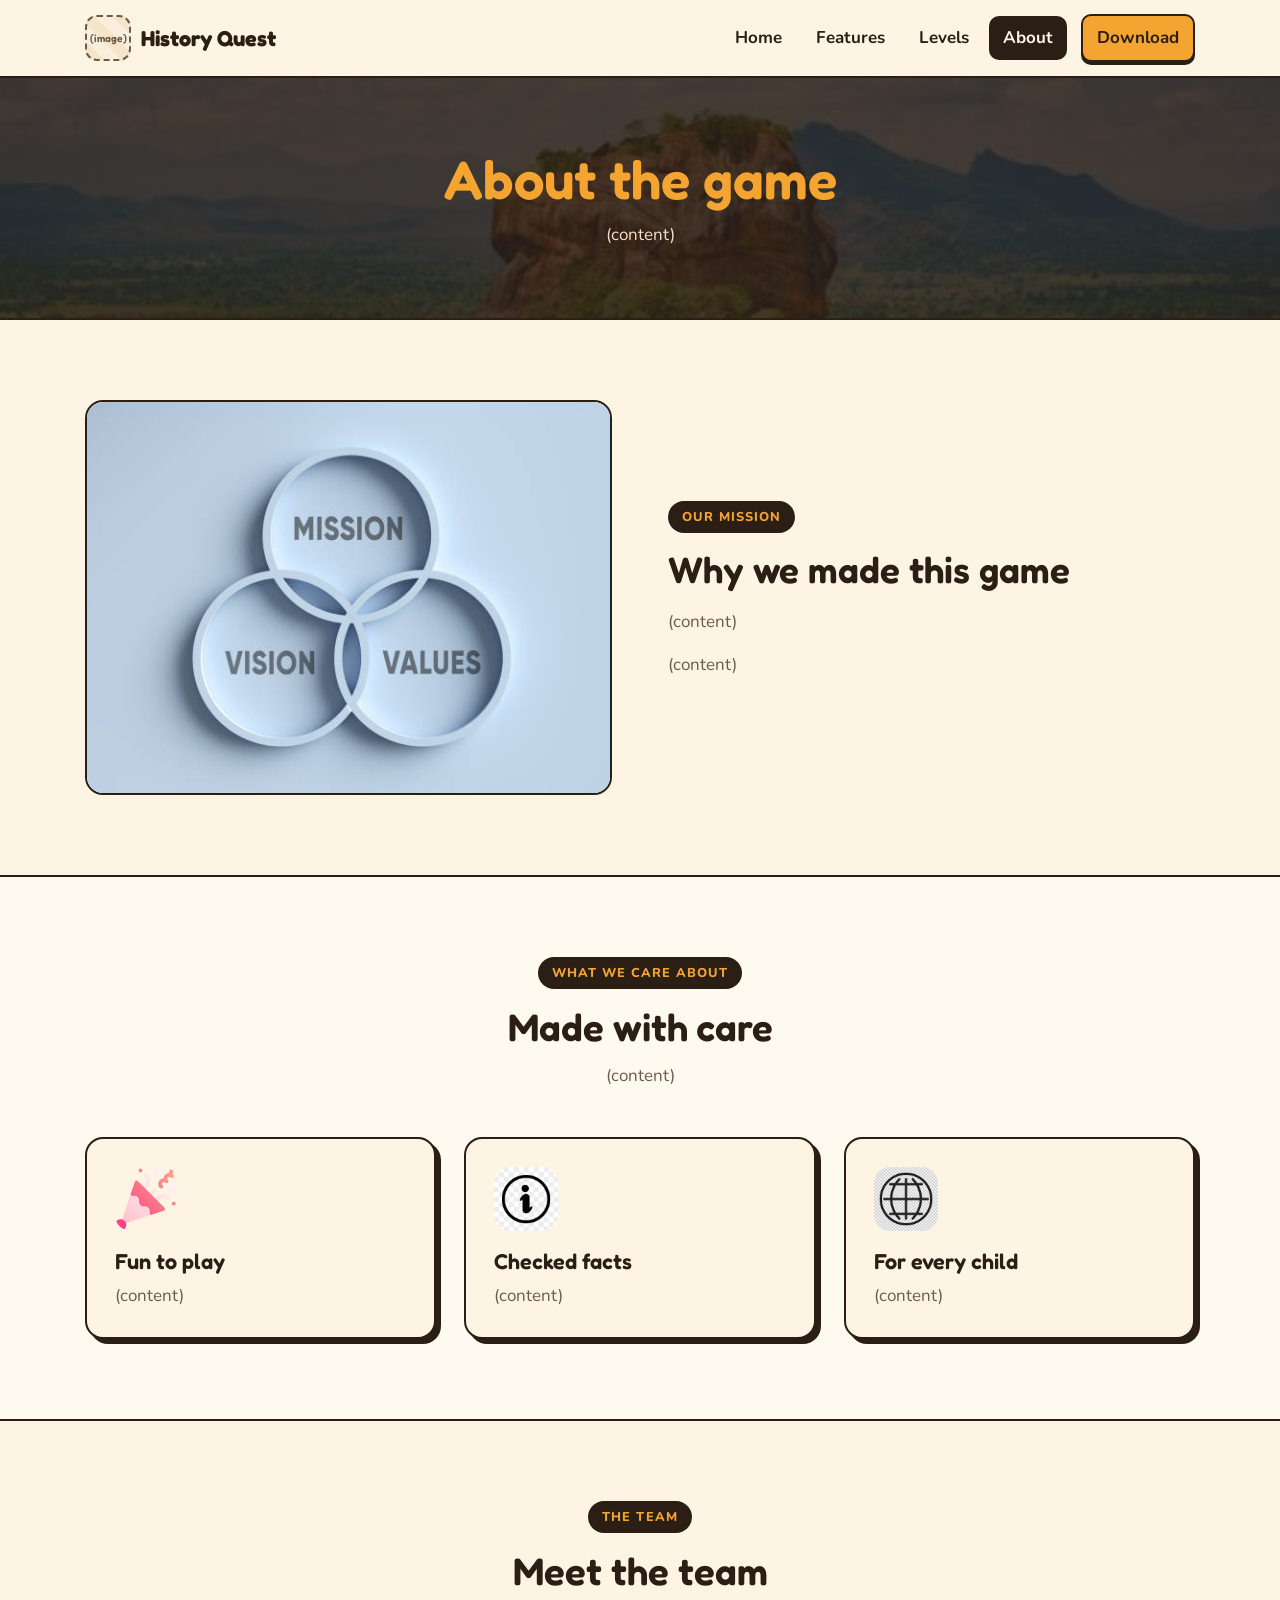
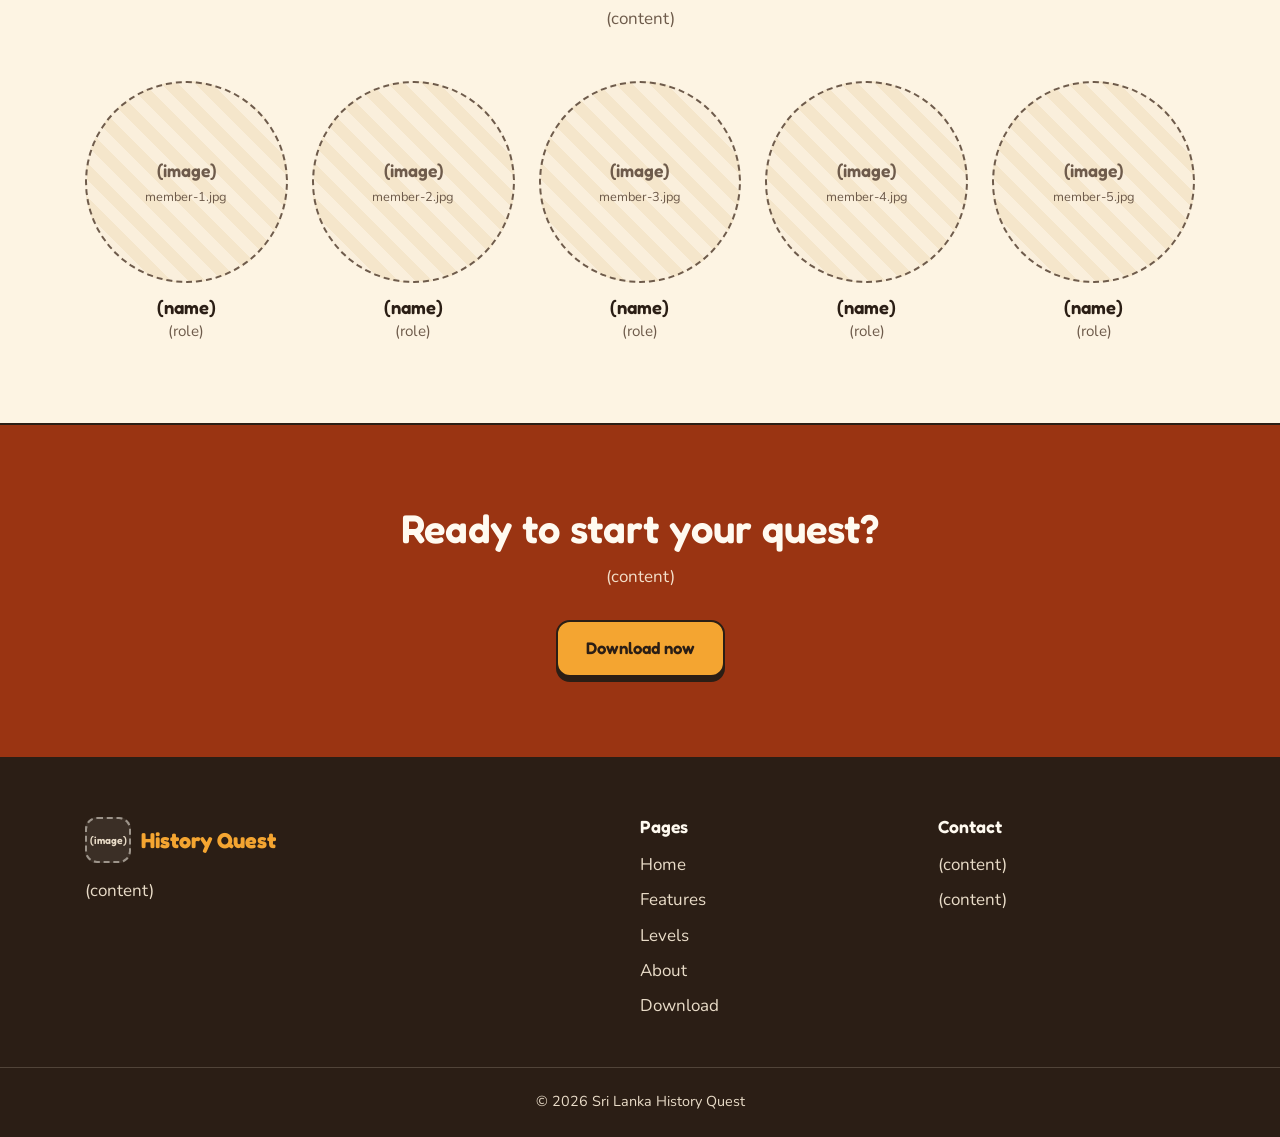
==== about.html @ 2900eced "about pagev2" ====
<!DOCTYPE html>
<html lang="en">
<head>
  <meta charset="UTF-8">
  <meta name="viewport" content="width=device-width, initial-scale=1.0">
  <title>About | Sri Lanka History Quest</title>
  <link rel="preconnect" href="https://fonts.googleapis.com">
  <link rel="preconnect" href="https://fonts.gstatic.com" crossorigin>
  <link href="https://fonts.googleapis.com/css2?family=Fredoka:wght@500;600;700&family=Nunito:wght@400;600;700;800&family=Noto+Sans+Sinhala:wght@600&family=Noto+Sans+Tamil:wght@600&display=swap" rel="stylesheet">
  <link rel="stylesheet" href="css/style.css">
</head>
<body>

  <header class="site-header">
    <div class="container nav-bar">
      <a href="index.html" class="logo">
        <span class="img-box small" data-label="logo.png">
          <img src="images/logo.png" alt="History Quest logo">
        </span>
        <span class="logo-text">History Quest</span>
      </a>

      <button class="menu-btn" id="menuBtn" aria-label="Open menu">
        <span></span>
        <span></span>
        <span></span>
      </button>

      <nav class="main-nav" id="mainNav">
        <ul>
          <li><a href="index.html">Home</a></li>
          <li><a href="features.html">Features</a></li>
          <li><a href="levels.html">Levels</a></li>
          <li><a href="about.html" class="active">About</a></li>
          <li><a href="download.html" class="nav-btn">Download</a></li>
        </ul>
      </nav>
    </div>
  </header>

  <main>
    <section class="page-hero">
      <div class="container">
        <h1>About the game</h1>
        <p>(content)</p>
      </div>
    </section>

    <section>
      <div class="container split">
        <div class="img-box" data-label="about-mission.jpg">
          <img src="images/about-mission.jpg" alt="Sri Lankan heritage">
        </div>
        <div>
          <span class="tag">Our mission</span>
          <h2>Why we made this game</h2>
          <p>(content)</p>
          <p>(content)</p>
        </div>
      </div>
    </section>

    <section class="alt">
      <div class="container">
        <div class="section-title">
          <span class="tag">What we care about</span>
          <h2>Made with care</h2>
          <p>(content)</p>
        </div>

        <div class="card-grid">
          <div class="card">
            <div class="img-box icon small no-frame" data-label="icon-fun.png">
              <img src="images/icon-fun.png" alt="Fun icon">
            </div>
            <h3>Fun to play</h3>
            <p>(content)</p>
          </div>

          <div class="card">
            <div class="img-box icon small no-frame" data-label="icon-facts.png">
              <img src="images/icon-facts.png" alt="Facts icon">
            </div>
            <h3>Checked facts</h3>
            <p>(content)</p>
          </div>

          <div class="card">
            <div class="img-box icon small no-frame" data-label="icon-languages.png">
              <img src="images/icon-languages.png" alt="Languages icon">
            </div>
            <h3>For every child</h3>
            <p>(content)</p>
          </div>
        </div>
      </div>
    </section>

    <section>
      <div class="container">
        <div class="section-title">
          <span class="tag">The team</span>
          <h2>Meet the team</h2>
          <p>(content)</p>
        </div>

        <div class="team-grid">
          <div class="member">
            <div class="img-box" data-label="member-1.jpg">
              <img src="images/member-1.jpg" alt="Team member 1">
            </div>
            <h3>(name)</h3>
            <p>(role)</p>
          </div>

          <div class="member">
            <div class="img-box" data-label="member-2.jpg">
              <img src="images/member-2.jpg" alt="Team member 2">
            </div>
            <h3>(name)</h3>
            <p>(role)</p>
          </div>

          <div class="member">
            <div class="img-box" data-label="member-3.jpg">
              <img src="images/member-3.jpg" alt="Team member 3">
            </div>
            <h3>(name)</h3>
            <p>(role)</p>
          </div>

          <div class="member">
            <div class="img-box" data-label="member-4.jpg">
              <img src="images/member-4.jpg" alt="Team member 4">
            </div>
            <h3>(name)</h3>
            <p>(role)</p>
          </div>

          <div class="member">
            <div class="img-box" data-label="member-5.jpg">
              <img src="images/member-5.jpg" alt="Team member 5">
            </div>
            <h3>(name)</h3>
            <p>(role)</p>
          </div>
        </div>
      </div>
    </section>

    <section class="cta">
      <div class="container">
        <h2>Ready to start your quest?</h2>
        <p>(content)</p>
        <a href="download.html" class="btn btn-main">Download now</a>
      </div>
    </section>
  </main>

  <footer class="site-footer">
    <div class="container footer-grid">
      <div class="footer-about">
        <a href="index.html" class="logo">
          <span class="img-box small" data-label="logo.png">
            <img src="images/logo.png" alt="History Quest logo">
          </span>
          <span class="logo-text">History Quest</span>
        </a>
        <p>(content)</p>
      </div>

      <div>
        <h4>Pages</h4>
        <ul>
          <li><a href="index.html">Home</a></li>
          <li><a href="features.html">Features</a></li>
          <li><a href="levels.html">Levels</a></li>
          <li><a href="about.html">About</a></li>
          <li><a href="download.html">Download</a></li>
        </ul>
      </div>

      <div>
        <h4>Contact</h4>
        <ul>
          <li>(content)</li>
          <li>(content)</li>
        </ul>
      </div>
    </div>

    <p class="copyright">&copy; 2026 Sri Lanka History Quest</p>
  </footer>

  <script src="js/script.js"></script>
</body>
</html>
---- css/style.css ----
:root {
  --sand: #fdf4e3;
  --cream: #fffaf0;
  --ink: #2b1e15;
  --muted: #6e5b4b;
  --line: #e6d5ba;
  --saffron: #f4a531;
  --maroon: #9a3412;
  --leaf: #2e7d5b;
  --radius: 18px;
  --shadow: 5px 5px 0 var(--ink);
}

* {
  box-sizing: border-box;
  margin: 0;
  padding: 0;
}

html {
  scroll-behavior: smooth;
}

body {
  font-family: "Nunito", Arial, sans-serif;
  font-size: 17px;
  line-height: 1.6;
  background: var(--sand);
  color: var(--ink);
}

h1,
h2,
h3,
h4 {
  font-family: "Fredoka", "Nunito", Arial, sans-serif;
  font-weight: 600;
  line-height: 1.15;
  text-wrap: balance;
}

img {
  max-width: 100%;
  display: block;
}

a {
  color: inherit;
}

ul {
  list-style: none;
}

a:focus-visible,
button:focus-visible,
summary:focus-visible {
  outline: 3px solid var(--saffron);
  outline-offset: 3px;
}

.container {
  width: 100%;
  max-width: 1150px;
  margin: 0 auto;
  padding-left: 20px;
  padding-right: 20px;
}

section {
  padding: 80px 0;
}

.alt {
  background: var(--cream);
  border-top: 2px solid var(--ink);
  border-bottom: 2px solid var(--ink);
}

.tag {
  display: inline-block;
  background: var(--ink);
  color: var(--saffron);
  font-weight: 800;
  font-size: 0.8rem;
  letter-spacing: 0.08em;
  text-transform: uppercase;
  padding: 6px 14px;
  border-radius: 999px;
  margin-bottom: 16px;
}

.section-title {
  text-align: center;
  max-width: 640px;
  margin: 0 auto 48px;
}

.section-title h2 {
  font-size: 2.4rem;
  margin-bottom: 12px;
}

.section-title p {
  color: var(--muted);
}

.btn {
  display: inline-block;
  font-family: "Fredoka", "Nunito", Arial, sans-serif;
  font-size: 1.05rem;
  font-weight: 600;
  text-decoration: none;
  padding: 13px 28px;
  border: 2px solid var(--ink);
  border-radius: 14px;
  box-shadow: 0 5px 0 var(--ink);
  transition: transform 0.15s, box-shadow 0.15s;
}

.btn:hover {
  transform: translateY(2px);
  box-shadow: 0 3px 0 var(--ink);
}

.btn:active {
  transform: translateY(5px);
  box-shadow: 0 0 0 var(--ink);
}

.btn-main {
  background: var(--saffron);
  color: var(--ink);
}

.btn-light {
  background: var(--cream);
  color: var(--ink);
}

.text-link {
  display: inline-block;
  font-weight: 800;
  color: var(--maroon);
  text-decoration: none;
  border-bottom: 3px solid var(--saffron);
}

.text-link:hover {
  color: var(--ink);
}

.center-btn {
  text-align: center;
  margin-top: 48px;
}

.img-box {
  position: relative;
  overflow: hidden;
  display: flex;
  flex-direction: column;
  align-items: center;
  justify-content: center;
  text-align: center;
  color: var(--muted);
  background: repeating-linear-gradient(45deg, #f5e6cb 0 12px, #faefdc 12px 24px);
  border: 2px dashed var(--muted);
  border-radius: var(--radius);
}

.img-box::before {
  content: "(image)";
  font-family: "Fredoka", "Nunito", Arial, sans-serif;
  font-weight: 600;
  font-size: 1.1rem;
}

.img-box::after {
  content: attr(data-label);
  font-size: 0.8rem;
  margin-top: 2px;
  padding: 0 8px;
}

.img-box img {
  position: absolute;
  inset: 0;
  width: 100%;
  height: 100%;
  object-fit: cover;
  z-index: 1;
}

.img-box.has-image {
  background: var(--cream);
  border-style: solid;
  border-color: var(--ink);
}

.img-box.has-image::before,
.img-box.has-image::after {
  display: none;
}

.img-box.no-frame img {
  object-fit: contain;
}

.img-box.no-frame.has-image {
  background: none;
  border: none;
}

.img-box.small::before {
  font-size: 0.65rem;
}

.img-box.small::after {
  display: none;
}

.site-header {
  position: sticky;
  top: 0;
  z-index: 100;
  background: var(--sand);
  border-bottom: 2px solid var(--ink);
}

.nav-bar {
  display: flex;
  align-items: center;
  justify-content: space-between;
  height: 76px;
}

.logo {
  display: flex;
  align-items: center;
  gap: 10px;
  text-decoration: none;
}

.logo .img-box {
  width: 46px;
  height: 46px;
  border-radius: 12px;
  flex-shrink: 0;
}

.logo-text {
  font-family: "Fredoka", "Nunito", Arial, sans-serif;
  font-weight: 700;
  font-size: 1.35rem;
}

.main-nav ul {
  display: flex;
  align-items: center;
  gap: 6px;
}

.main-nav a {
  display: block;
  font-weight: 700;
  text-decoration: none;
  padding: 8px 14px;
  border-radius: 10px;
}

.main-nav a:hover {
  background: var(--cream);
}

.main-nav a.active {
  background: var(--ink);
  color: var(--sand);
}

.main-nav a.nav-btn {
  background: var(--saffron);
  color: var(--ink);
  border: 2px solid var(--ink);
  box-shadow: 0 3px 0 var(--ink);
  margin-left: 8px;
}

.main-nav a.nav-btn.active {
  background: var(--ink);
  color: var(--saffron);
}

.menu-btn {
  display: none;
  flex-direction: column;
  justify-content: center;
  align-items: center;
  gap: 5px;
  width: 46px;
  height: 42px;
  background: none;
  border: 2px solid var(--ink);
  border-radius: 10px;
  cursor: pointer;
}

.menu-btn span {
  display: block;
  width: 22px;
  height: 3px;
  background: var(--ink);
  border-radius: 2px;
}

.hero {
  background: linear-gradient(90deg, rgba(43, 30, 21, 0.9) 0%, rgba(43, 30, 21, 0.6) 55%, rgba(43, 30, 21, 0.3) 100%), url("../images/background.jpg") center / cover no-repeat;
  background-color: var(--maroon);
  color: var(--cream);
  padding: 90px 0 130px;
  border-bottom: 2px solid var(--ink);
}

.hero-grid {
  display: grid;
  grid-template-columns: 1.1fr 0.9fr;
  gap: 48px;
  align-items: center;
}

.hero .tag {
  background: var(--saffron);
  color: var(--ink);
}

.hero h1 {
  font-size: clamp(2.6rem, 6vw, 4.4rem);
  margin-bottom: 18px;
}

.hero h1 span {
  display: block;
  color: var(--saffron);
}

.hero .lead {
  font-size: 1.2rem;
  max-width: 520px;
  margin-bottom: 30px;
  color: #f6e9d4;
}

.hero-btns {
  display: flex;
  flex-wrap: wrap;
  gap: 16px;
  margin-bottom: 30px;
}

.lang-list {
  display: flex;
  flex-wrap: wrap;
  gap: 10px;
}

.lang-list li {
  border: 2px solid var(--cream);
  border-radius: 999px;
  padding: 4px 16px;
  font-weight: 700;
  font-size: 0.95rem;
}

[lang="si"] {
  font-family: "Noto Sans Sinhala", "Nunito", Arial, sans-serif;
}

[lang="ta"] {
  font-family: "Noto Sans Tamil", "Nunito", Arial, sans-serif;
}

.hero .img-box {
  aspect-ratio: 1 / 1;
  width: 100%;
  background: rgba(255, 250, 240, 0.1);
  border-color: rgba(255, 250, 240, 0.6);
  color: var(--cream);
}

.stats {
  padding: 0;
  margin-top: -46px;
  position: relative;
  z-index: 2;
}

.stats-grid {
  display: grid;
  grid-template-columns: repeat(4, 1fr);
  background: var(--cream);
  border: 2px solid var(--ink);
  border-radius: var(--radius);
  box-shadow: var(--shadow);
}

.stat {
  text-align: center;
  padding: 24px 16px;
  border-right: 2px dashed var(--line);
}

.stat:last-child {
  border-right: none;
}

.stat strong {
  display: block;
  font-family: "Fredoka", "Nunito", Arial, sans-serif;
  font-size: 1.9rem;
  color: var(--maroon);
}

.stat span {
  color: var(--muted);
  font-weight: 700;
}

.split {
  display: grid;
  grid-template-columns: 1fr 1fr;
  gap: 56px;
  align-items: center;
}

.split .img-box {
  aspect-ratio: 4 / 3;
}

.split h2 {
  font-size: 2.3rem;
  margin-bottom: 16px;
}

.split p {
  color: var(--muted);
  margin-bottom: 16px;
}

.card-grid {
  display: grid;
  grid-template-columns: repeat(3, 1fr);
  gap: 28px;
}

.card {
  background: var(--cream);
  border: 2px solid var(--ink);
  border-radius: var(--radius);
  box-shadow: var(--shadow);
  padding: 28px;
  transition: transform 0.2s, box-shadow 0.2s;
}

.alt .card {
  background: var(--sand);
}

.card:hover {
  transform: translate(-3px, -3px);
  box-shadow: 8px 8px 0 var(--ink);
}

.card .icon {
  width: 64px;
  height: 64px;
  border-radius: 16px;
  margin-bottom: 18px;
}

.card h3 {
  font-size: 1.35rem;
  margin-bottom: 8px;
}

.card p {
  color: var(--muted);
}

.level-card {
  display: flex;
  flex-direction: column;
  overflow: hidden;
  background: var(--cream);
  border: 2px solid var(--ink);
  border-radius: var(--radius);
  box-shadow: var(--shadow);
}

.level-card .img-box,
.level-card .img-box.has-image {
  aspect-ratio: 16 / 10;
  border: none;
  border-bottom: 2px solid var(--ink);
  border-radius: 0;
}

.level-body {
  display: flex;
  flex-direction: column;
  gap: 10px;
  flex: 1;
  padding: 24px;
}

.level-body h3 {
  font-size: 1.4rem;
}

.level-body p {
  color: var(--muted);
}

.level-body .text-link {
  margin-top: auto;
  align-self: flex-start;
}

.level-num {
  align-self: flex-start;
  display: inline-block;
  background: var(--leaf);
  color: var(--cream);
  font-weight: 800;
  font-size: 0.8rem;
  letter-spacing: 0.08em;
  text-transform: uppercase;
  padding: 4px 12px;
  border-radius: 999px;
}

.phone-row {
  display: flex;
  justify-content: center;
  flex-wrap: wrap;
  gap: 36px;
}

.phone {
  width: 230px;
  max-width: 100%;
  background: var(--ink);
  border-radius: 34px;
  padding: 12px;
  box-shadow: 8px 8px 0 var(--saffron);
}

.phone:nth-child(2) {
  transform: translateY(-20px);
}

.phone .img-box {
  aspect-ratio: 9 / 19;
  border-radius: 24px;
}

.cta {
  background: var(--maroon);
  color: var(--cream);
  text-align: center;
  border-top: 2px solid var(--ink);
}

.cta h2 {
  font-size: 2.5rem;
  margin-bottom: 12px;
}

.cta p {
  max-width: 560px;
  margin: 0 auto 30px;
  color: #f3dfc9;
}

.page-hero {
  background: linear-gradient(rgba(43, 30, 21, 0.85), rgba(43, 30, 21, 0.85)), url("../images/background.jpg") center / cover no-repeat;
  background-color: var(--ink);
  color: var(--cream);
  text-align: center;
  padding: 70px 0;
  border-bottom: 2px solid var(--ink);
}

.page-hero h1 {
  font-size: clamp(2.4rem, 5vw, 3.4rem);
  color: var(--saffron);
  margin-bottom: 10px;
}

.page-hero p {
  max-width: 600px;
  margin: 0 auto;
  color: #f3dfc9;
}

.steps {
  display: grid;
  grid-template-columns: repeat(4, 1fr);
  gap: 24px;
}

.step {
  background: var(--sand);
  border: 2px solid var(--ink);
  border-radius: var(--radius);
  box-shadow: var(--shadow);
  padding: 28px 22px;
}

.step-num {
  display: flex;
  align-items: center;
  justify-content: center;
  width: 48px;
  height: 48px;
  margin-bottom: 14px;
  background: var(--saffron);
  border: 2px solid var(--ink);
  border-radius: 50%;
  font-family: "Fredoka", "Nunito", Arial, sans-serif;
  font-weight: 700;
  font-size: 1.3rem;
}

.step h3 {
  font-size: 1.25rem;
  margin-bottom: 8px;
}

.step p {
  color: var(--muted);
}

.level-row {
  display: grid;
  grid-template-columns: 1fr 1fr;
  gap: 56px;
  align-items: center;
  margin-bottom: 90px;
  scroll-margin-top: 110px;
}

.level-row .img-box {
  aspect-ratio: 4 / 3;
  box-shadow: var(--shadow);
}

.level-row.reverse .img-box {
  order: 2;
}

.level-row h2 {
  font-size: 2.3rem;
  margin: 12px 0;
}

.level-row p {
  color: var(--muted);
}

.level-row h4 {
  font-size: 1.1rem;
  margin: 22px 0 12px;
}

.activity-list li {
  position: relative;
  padding-left: 30px;
  margin-bottom: 10px;
  font-weight: 700;
}

.activity-list li::before {
  content: "";
  position: absolute;
  left: 0;
  top: 6px;
  width: 14px;
  height: 14px;
  background: var(--saffron);
  border: 2px solid var(--ink);
  border-radius: 4px;
}

.coming-soon {
  text-align: center;
  background: var(--cream);
  border: 2px dashed var(--ink);
  border-radius: var(--radius);
  padding: 44px 24px;
}

.coming-soon h3 {
  font-size: 1.6rem;
  margin-bottom: 8px;
}

.coming-soon p {
  color: var(--muted);
}

.team-grid {
  display: grid;
  grid-template-columns: repeat(5, 1fr);
  gap: 24px;
}

.member {
  text-align: center;
}

.member .img-box {
  aspect-ratio: 1 / 1;
  border-radius: 50%;
  margin-bottom: 14px;
}

.member h3 {
  font-size: 1.15rem;
}

.member p {
  color: var(--muted);
  font-size: 0.95rem;
}

.download-box {
  display: grid;
  grid-template-columns: 1.4fr 1fr;
  gap: 40px;
  align-items: center;
  background: var(--cream);
  border: 2px solid var(--ink);
  border-radius: var(--radius);
  box-shadow: var(--shadow);
  padding: 44px;
}

.download-box h2 {
  font-size: 2.3rem;
  margin-bottom: 12px;
}

.download-box p {
  color: var(--muted);
}

.store-row {
  display: flex;
  flex-wrap: wrap;
  align-items: center;
  gap: 16px;
  margin: 26px 0 14px;
}

.store-badge {
  text-decoration: none;
  width: 200px;
  height: 60px;
  border-radius: 12px;
}

.store-badge img {
  object-fit: contain;
}

.small-note {
  font-size: 0.9rem;
}

.qr {
  text-align: center;
}

.qr .img-box {
  width: 220px;
  max-width: 100%;
  aspect-ratio: 1 / 1;
  margin: 0 auto 12px;
}

.qr p {
  font-weight: 700;
}

.table-wrap {
  max-width: 760px;
  margin: 0 auto;
  overflow-x: auto;
}

.info-table {
  width: 100%;
  border-collapse: separate;
  border-spacing: 0;
  background: var(--sand);
  border: 2px solid var(--ink);
  border-radius: var(--radius);
  overflow: hidden;
}

.info-table th,
.info-table td {
  text-align: left;
  padding: 16px 22px;
  border-bottom: 2px dashed var(--line);
}

.info-table tr:last-child th,
.info-table tr:last-child td {
  border-bottom: none;
}

.info-table th {
  width: 40%;
  font-family: "Fredoka", "Nunito", Arial, sans-serif;
  font-weight: 600;
  background: #f7e7c9;
}

.faq {
  display: flex;
  flex-direction: column;
  gap: 16px;
  max-width: 760px;
  margin: 0 auto;
}

.faq details {
  background: var(--cream);
  border: 2px solid var(--ink);
  border-radius: 14px;
  box-shadow: 4px 4px 0 var(--ink);
}

.faq summary {
  display: flex;
  justify-content: space-between;
  align-items: center;
  gap: 16px;
  padding: 18px 22px;
  font-family: "Fredoka", "Nunito", Arial, sans-serif;
  font-weight: 600;
  font-size: 1.15rem;
  cursor: pointer;
  list-style: none;
}

.faq summary::-webkit-details-marker {
  display: none;
}

.faq summary::after {
  content: "+";
  font-size: 1.7rem;
  line-height: 1;
  color: var(--maroon);
  transition: transform 0.2s;
}

.faq details[open] summary::after {
  transform: rotate(45deg);
}

.faq details p {
  padding: 0 22px 20px;
  color: var(--muted);
}

.site-footer {
  background: var(--ink);
  color: #e9dcc8;
  padding: 60px 0 24px;
}

.footer-grid {
  display: grid;
  grid-template-columns: 2fr 1fr 1fr;
  gap: 40px;
  margin-bottom: 40px;
}

.site-footer .logo-text {
  color: var(--saffron);
}

.site-footer .img-box {
  background: rgba(255, 250, 240, 0.08);
  border-color: rgba(255, 250, 240, 0.5);
  color: #e9dcc8;
}

.footer-about p {
  max-width: 340px;
  margin-top: 14px;
}

.site-footer h4 {
  color: var(--cream);
  font-size: 1.1rem;
  margin-bottom: 14px;
}

.site-footer li {
  margin-bottom: 8px;
}

.site-footer a {
  text-decoration: none;
}

.site-footer a:hover {
  color: var(--saffron);
}

.copyright {
  text-align: center;
  font-size: 0.9rem;
  border-top: 1px solid rgba(233, 220, 200, 0.2);
  padding-top: 22px;
}

@media (max-width: 900px) {
  .hero-grid,
  .split,
  .level-row,
  .download-box {
    grid-template-columns: 1fr;
  }

  .hero .img-box {
    max-width: 380px;
    margin: 0 auto;
  }

  .level-row.reverse .img-box {
    order: 0;
  }

  .card-grid,
  .steps {
    grid-template-columns: 1fr 1fr;
  }

  .team-grid {
    grid-template-columns: repeat(3, 1fr);
  }

  .phone:nth-child(2) {
    transform: none;
  }

  .footer-grid {
    grid-template-columns: 1fr 1fr;
  }

  .footer-about {
    grid-column: 1 / -1;
  }
}

@media (max-width: 800px) {
  .menu-btn {
    display: flex;
  }

  .main-nav {
    display: none;
    position: absolute;
    top: 76px;
    left: 0;
    right: 0;
    background: var(--sand);
    border-bottom: 2px solid var(--ink);
  }

  .main-nav.open {
    display: block;
  }

  .main-nav ul {
    flex-direction: column;
    align-items: stretch;
    padding: 12px 20px 20px;
  }

  .main-nav a.nav-btn {
    margin-left: 0;
    margin-top: 6px;
    text-align: center;
  }
}

@media (max-width: 600px) {
  section {
    padding: 60px 0;
  }

  .hero {
    padding: 60px 0 110px;
  }

  .section-title h2,
  .split h2,
  .level-row h2,
  .download-box h2,
  .cta h2 {
    font-size: 1.9rem;
  }

  .card-grid,
  .steps,
  .footer-grid {
    grid-template-columns: 1fr;
  }

  .stats-grid,
  .team-grid {
    grid-template-columns: 1fr 1fr;
  }

  .stat:nth-child(2) {
    border-right: none;
  }

  .stat:nth-child(1),
  .stat:nth-child(2) {
    border-bottom: 2px dashed var(--line);
  }

  .download-box {
    padding: 28px 22px;
  }

  .level-row {
    gap: 28px;
    margin-bottom: 64px;
  }
}

@media (prefers-reduced-motion: reduce) {
  html {
    scroll-behavior: auto;
  }

  * {
    transition: none !important;
  }
}
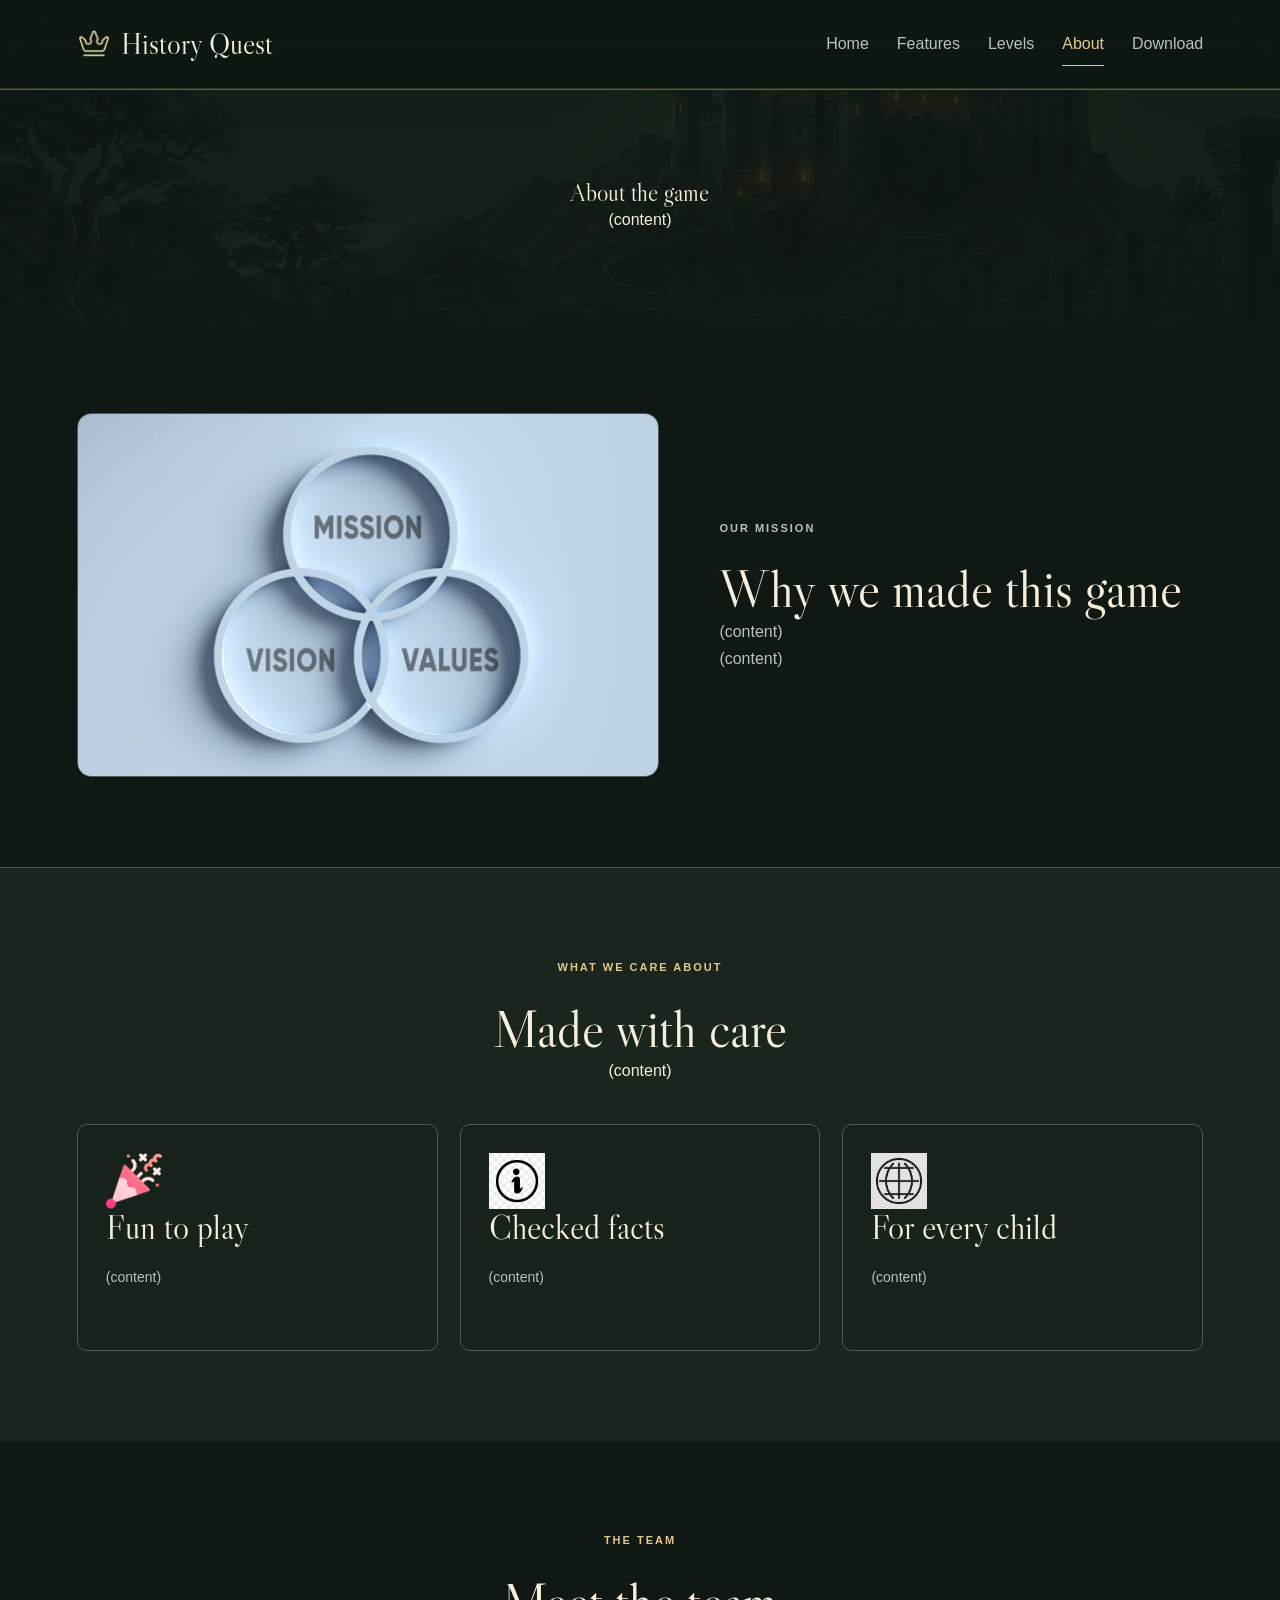
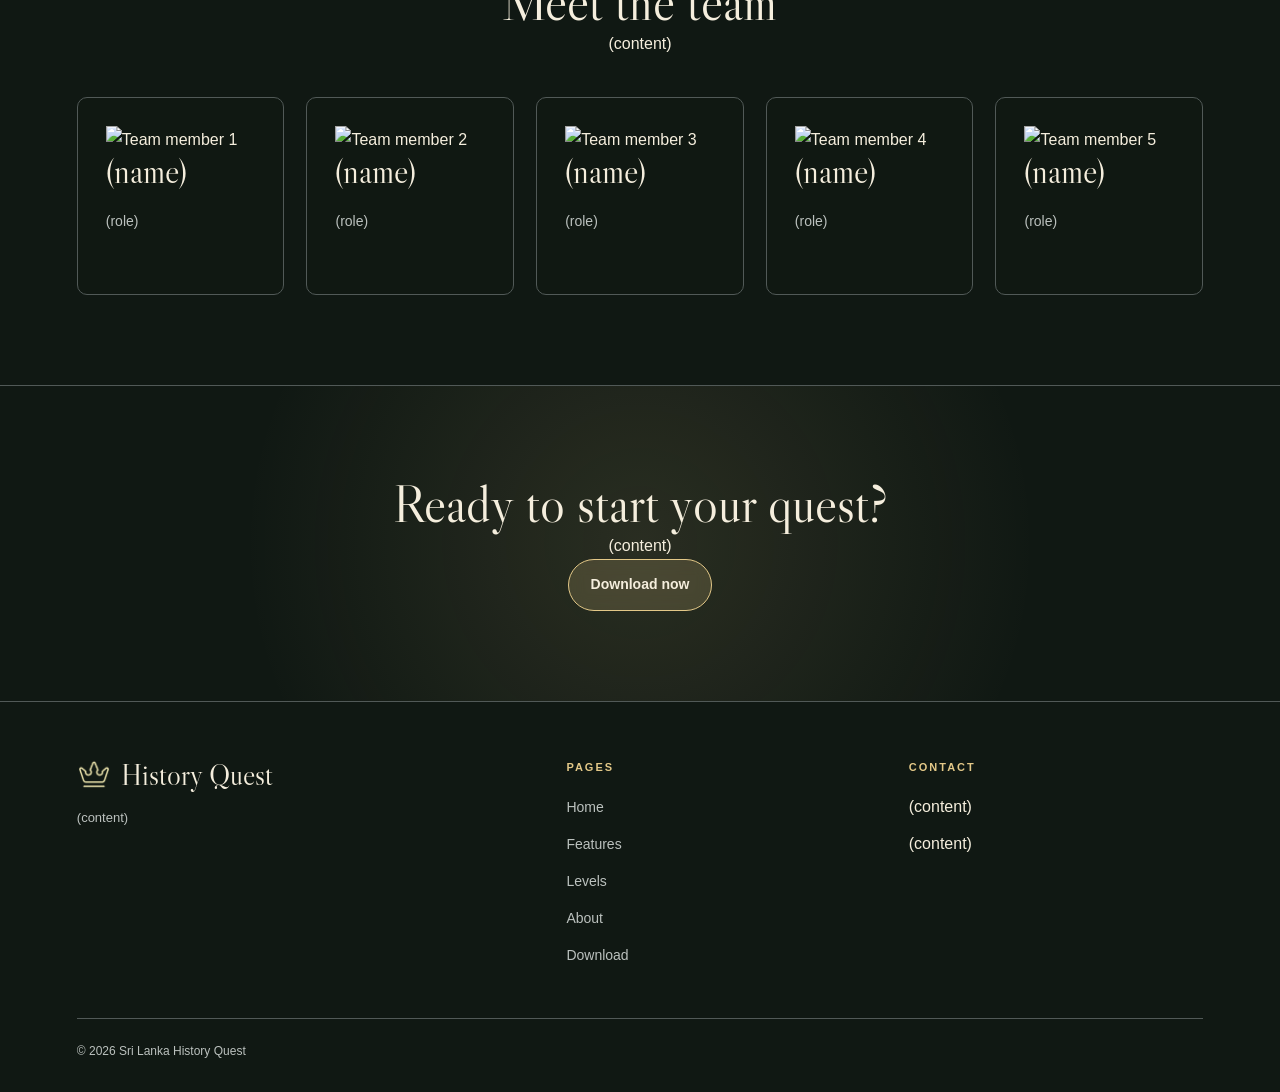
==== commit c47392f6: "fixed other pages to work with css" ====
--- a/about.html
+++ b/about.html
@@ -12,22 +12,14 @@
 <body>
 
   <header class="site-header">
-    <div class="container nav-bar">
+    <div class="container header-content">
       <a href="index.html" class="logo">
-        <span class="img-box small" data-label="logo.png">
-          <img src="images/logo.png" alt="History Quest logo">
-        </span>
+        <img class="logo-img" src="images/logo.png" alt="History Quest logo">
         <span class="logo-text">History Quest</span>
       </a>
 
-      <button class="menu-btn" id="menuBtn" aria-label="Open menu">
-        <span></span>
-        <span></span>
-        <span></span>
-      </button>
-
-      <nav class="main-nav" id="mainNav">
-        <ul>
+      <nav id="main-nav">
+        <ul class="nav-links">
           <li><a href="index.html">Home</a></li>
           <li><a href="features.html">Features</a></li>
           <li><a href="levels.html">Levels</a></li>
@@ -39,20 +31,20 @@
   </header>
 
   <main>
-    <section class="page-hero">
-      <div class="container">
+    <section class="section grades-section">
+      <div class="container center">
         <h1>About the game</h1>
         <p>(content)</p>
       </div>
     </section>
 
-    <section>
-      <div class="container split">
-        <div class="img-box" data-label="about-mission.jpg">
+    <section class="section">
+      <div class="container feature">
+        <div class="feature-img">
           <img src="images/about-mission.jpg" alt="Sri Lankan heritage">
         </div>
-        <div>
-          <span class="tag">Our mission</span>
+        <div class="feature-copy">
+          <p class="eyebrow">Our mission</p>
           <h2>Why we made this game</h2>
           <p>(content)</p>
           <p>(content)</p>
@@ -60,35 +52,29 @@
       </div>
     </section>
 
-    <section class="alt">
+    <section class="section problem-section">
       <div class="container">
-        <div class="section-title">
-          <span class="tag">What we care about</span>
+        <div class="center">
+          <p class="eyebrow">What we care about</p>
           <h2>Made with care</h2>
           <p>(content)</p>
         </div>
 
-        <div class="card-grid">
-          <div class="card">
-            <div class="img-box icon small no-frame" data-label="icon-fun.png">
-              <img src="images/icon-fun.png" alt="Fun icon">
-            </div>
+        <div class="card-row">
+          <div class="explore-card">
+            <img src="images/icon-fun.png" alt="Fun icon" width="56">
             <h3>Fun to play</h3>
             <p>(content)</p>
           </div>
 
-          <div class="card">
-            <div class="img-box icon small no-frame" data-label="icon-facts.png">
-              <img src="images/icon-facts.png" alt="Facts icon">
-            </div>
+          <div class="explore-card">
+            <img src="images/icon-facts.png" alt="Facts icon" width="56">
             <h3>Checked facts</h3>
             <p>(content)</p>
           </div>
 
-          <div class="card">
-            <div class="img-box icon small no-frame" data-label="icon-languages.png">
-              <img src="images/icon-languages.png" alt="Languages icon">
-            </div>
+          <div class="explore-card">
+            <img src="images/icon-languages.png" alt="Languages icon" width="56">
             <h3>For every child</h3>
             <p>(content)</p>
           </div>
@@ -96,51 +82,41 @@
       </div>
     </section>
 
-    <section>
+    <section class="section">
       <div class="container">
-        <div class="section-title">
-          <span class="tag">The team</span>
+        <div class="center">
+          <p class="eyebrow">The team</p>
           <h2>Meet the team</h2>
           <p>(content)</p>
         </div>
 
-        <div class="team-grid">
-          <div class="member">
-            <div class="img-box" data-label="member-1.jpg">
-              <img src="images/member-1.jpg" alt="Team member 1">
-            </div>
+        <div class="card-row">
+          <div class="explore-card">
+            <img src="images/member-1.jpg" alt="Team member 1">
             <h3>(name)</h3>
             <p>(role)</p>
           </div>
 
-          <div class="member">
-            <div class="img-box" data-label="member-2.jpg">
-              <img src="images/member-2.jpg" alt="Team member 2">
-            </div>
+          <div class="explore-card">
+            <img src="images/member-2.jpg" alt="Team member 2">
             <h3>(name)</h3>
             <p>(role)</p>
           </div>
 
-          <div class="member">
-            <div class="img-box" data-label="member-3.jpg">
-              <img src="images/member-3.jpg" alt="Team member 3">
-            </div>
+          <div class="explore-card">
+            <img src="images/member-3.jpg" alt="Team member 3">
             <h3>(name)</h3>
             <p>(role)</p>
           </div>
 
-          <div class="member">
-            <div class="img-box" data-label="member-4.jpg">
-              <img src="images/member-4.jpg" alt="Team member 4">
-            </div>
+          <div class="explore-card">
+            <img src="images/member-4.jpg" alt="Team member 4">
             <h3>(name)</h3>
             <p>(role)</p>
           </div>
 
-          <div class="member">
-            <div class="img-box" data-label="member-5.jpg">
-              <img src="images/member-5.jpg" alt="Team member 5">
-            </div>
+          <div class="explore-card">
+            <img src="images/member-5.jpg" alt="Team member 5">
             <h3>(name)</h3>
             <p>(role)</p>
           </div>
@@ -148,28 +124,26 @@
       </div>
     </section>
 
-    <section class="cta">
-      <div class="container">
+    <section class="section waitlist-section">
+      <div class="container waitlist-box">
         <h2>Ready to start your quest?</h2>
         <p>(content)</p>
-        <a href="download.html" class="btn btn-main">Download now</a>
+        <a href="download.html" class="button button-primary">Download now</a>
       </div>
     </section>
   </main>
 
   <footer class="site-footer">
     <div class="container footer-grid">
-      <div class="footer-about">
+      <div class="footer-brand">
         <a href="index.html" class="logo">
-          <span class="img-box small" data-label="logo.png">
-            <img src="images/logo.png" alt="History Quest logo">
-          </span>
+          <img class="logo-img" src="images/logo.png" alt="History Quest logo">
           <span class="logo-text">History Quest</span>
         </a>
         <p>(content)</p>
       </div>
 
-      <div>
+      <div class="footer-col">
         <h4>Pages</h4>
         <ul>
           <li><a href="index.html">Home</a></li>
@@ -180,7 +154,7 @@
         </ul>
       </div>
 
-      <div>
+      <div class="footer-col">
         <h4>Contact</h4>
         <ul>
           <li>(content)</li>
@@ -189,7 +163,9 @@
       </div>
     </div>
 
-    <p class="copyright">&copy; 2026 Sri Lanka History Quest</p>
+    <div class="container footer-bottom">
+      <p>&copy; 2026 Sri Lanka History Quest</p>
+    </div>
   </footer>
 
   <script src="js/script.js"></script>
--- a/css/style.css
+++ b/css/style.css
@@ -1,1058 +1,969 @@
+@import url('https://fonts.googleapis.com/css2?family=Libre+Caslon+Display&display=swap');
+
 :root {
-  --sand: #fdf4e3;
-  --cream: #fffaf0;
-  --ink: #2b1e15;
-  --muted: #6e5b4b;
-  --line: #e6d5ba;
-  --saffron: #f4a531;
-  --maroon: #9a3412;
-  --leaf: #2e7d5b;
-  --radius: 18px;
-  --shadow: 5px 5px 0 var(--ink);
+    --background: #101813;
+    --surface: #19251D;
+    --text: #F5EEDD;
+    --muted: #BBC1BE;
+    --gold: #E3C888;
+    --border: #515957;
+    --heading-font: 'Libre Caslon Display', Georgia, serif;
 }
 
 * {
-  box-sizing: border-box;
-  margin: 0;
-  padding: 0;
+    margin: 0;
+    padding: 0;
+    box-sizing: border-box;
 }
 
 html {
-  scroll-behavior: smooth;
+    scroll-behavior: smooth;
+    scroll-padding-top: 150px;
 }
 
 body {
-  font-family: "Nunito", Arial, sans-serif;
-  font-size: 17px;
-  line-height: 1.6;
-  background: var(--sand);
-  color: var(--ink);
-}
-
-h1,
-h2,
-h3,
-h4 {
-  font-family: "Fredoka", "Nunito", Arial, sans-serif;
-  font-weight: 600;
-  line-height: 1.15;
-  text-wrap: balance;
+    background-color: var(--background);
+    color: var(--text);
+    font-family: Arial, sans-serif;
+    font-size: 16px;
+    line-height: 1.7;
+    min-height: 100vh;
+}
+
+h1, h2, h3 {
+    font-family: var(--heading-font);
+    font-weight: 400;
+    line-height: 1.08;
+}
+
+h2 {
+    font-size: 52px;
+}
+
+h3 {
+    font-size: 34px;
+}
+
+h1 span, h2 span {
+    color: var(--gold);
+}
+
+a {
+    color: inherit;
 }
 
 img {
-  max-width: 100%;
-  display: block;
-}
-
-a {
-  color: inherit;
-}
-
-ul {
-  list-style: none;
-}
-
-a:focus-visible,
-button:focus-visible,
-summary:focus-visible {
-  outline: 3px solid var(--saffron);
-  outline-offset: 3px;
+    display: block;
+    max-width: 100%;
+    height: auto;
+}
+
+::selection {
+    background-color: var(--gold);
+    color: var(--background);
 }
 
 .container {
-  width: 100%;
-  max-width: 1150px;
-  margin: 0 auto;
-  padding-left: 20px;
-  padding-right: 20px;
-}
-
-section {
-  padding: 80px 0;
-}
-
-.alt {
-  background: var(--cream);
-  border-top: 2px solid var(--ink);
-  border-bottom: 2px solid var(--ink);
-}
-
-.tag {
-  display: inline-block;
-  background: var(--ink);
-  color: var(--saffron);
-  font-weight: 800;
-  font-size: 0.8rem;
-  letter-spacing: 0.08em;
-  text-transform: uppercase;
-  padding: 6px 14px;
-  border-radius: 999px;
-  margin-bottom: 16px;
-}
-
-.section-title {
-  text-align: center;
-  max-width: 640px;
-  margin: 0 auto 48px;
-}
-
-.section-title h2 {
-  font-size: 2.4rem;
-  margin-bottom: 12px;
-}
-
-.section-title p {
-  color: var(--muted);
-}
-
-.btn {
-  display: inline-block;
-  font-family: "Fredoka", "Nunito", Arial, sans-serif;
-  font-size: 1.05rem;
-  font-weight: 600;
-  text-decoration: none;
-  padding: 13px 28px;
-  border: 2px solid var(--ink);
-  border-radius: 14px;
-  box-shadow: 0 5px 0 var(--ink);
-  transition: transform 0.15s, box-shadow 0.15s;
-}
-
-.btn:hover {
-  transform: translateY(2px);
-  box-shadow: 0 3px 0 var(--ink);
-}
-
-.btn:active {
-  transform: translateY(5px);
-  box-shadow: 0 0 0 var(--ink);
-}
-
-.btn-main {
-  background: var(--saffron);
-  color: var(--ink);
-}
-
-.btn-light {
-  background: var(--cream);
-  color: var(--ink);
+    width: 88%;
+    max-width: 1180px;
+    margin: 0 auto;
+}
+
+a:focus-visible, button:focus-visible {
+    outline: 3px solid var(--gold);
+    outline-offset: 6px;
+}
+
+.skip-link {
+    position: fixed;
+    top: -100px;
+    left: 20px;
+    background: var(--gold);
+    color: var(--background);
+    padding: 12px 20px;
+    z-index: 200;
+}
+
+.skip-link:focus {
+    top: 12px;
+}
+
+.site-header {
+    position: sticky;
+    top: 0;
+    z-index: 100;
+    background-color: rgba(16, 24, 19, 0.96);
+    border-bottom: 1px solid rgba(227, 200, 136, 0.18);
+    transition:
+        background-color 0.3s ease,
+        border-color 0.3s ease,
+        box-shadow 0.3s ease;
+}
+
+.site-header.is-scrolled {
+    border-bottom-color: rgba(227, 200, 136, 0.3);
+    box-shadow:
+        0 8px 30px rgba(0, 0, 0, 0.22),
+        inset 0 1px 0 rgba(255, 255, 255, 0.06);
+}
+
+@supports ((backdrop-filter: blur(20px)) or (-webkit-backdrop-filter: blur(20px))) {
+    .site-header {
+        background-color: rgba(16, 24, 19, 0.55);
+        -webkit-backdrop-filter: blur(20px) saturate(150%);
+        backdrop-filter: blur(20px) saturate(150%);
+    }
+
+    .site-header.is-scrolled {
+        background-color: rgba(16, 24, 19, 0.68);
+    }
+}
+
+.header-content {
+    display: flex;
+    justify-content: space-between;
+    align-items: center;
+    gap: 24px;
+    padding: 22px 0;
+}
+
+.logo {
+    display: flex;
+    align-items: center;
+    gap: 10px;
+    font-family: var(--heading-font);
+    font-size: 29px;
+    text-decoration: none;
+    line-height: 1.2;
+    transition: color 0.2s ease;
+}
+
+.logo-img {
+    width: 34px;
+    height: auto;
+}
+
+.logo-text span {
+    color: var(--gold);
+}
+
+.logo:hover {
+    color: var(--gold);
+}
+
+.nav-links {
+    display: flex;
+    flex-wrap: wrap;
+    gap: 28px;
+    list-style: none;
+}
+
+.nav-links a {
+    display: inline-block;
+    padding: 8px 0;
+    color: var(--muted);
+    text-decoration: none;
+    border-bottom: 1px solid transparent;
+    transition:
+        color 0.2s ease,
+        border-color 0.2s ease;
+}
+
+.nav-links a:hover, .nav-links a.active {
+    color: var(--gold);
+    border-bottom-color: var(--gold);
+}
+
+.eyebrow {
+    color: var(--gold);
+    font-size: 11px;
+    font-weight: bold;
+    letter-spacing: 2px;
+    text-transform: uppercase;
+    margin-bottom: 24px;
+}
+
+.intro {
+    position: relative;
+    overflow: hidden;
+    min-height: 680px;
+    display: flex;
+    align-items: center;
+    padding: 90px 0;
+    background-color: var(--background);
+}
+
+.intro::before {
+    content: "";
+    position: absolute;
+    inset: -100px;
+    background-image:
+        linear-gradient(
+            to right,
+            rgba(10, 18, 14, 0.85),
+            rgba(10, 18, 14, 0.45)
+        ),
+        url("../images/home-background.jpg");
+    background-size: cover;
+    background-position: center;
+    background-repeat: no-repeat;
+    filter: blur(40px);
+}
+
+.intro > .container {
+    position: relative;
+    z-index: 1;
+}
+
+.intro-copy {
+    max-width: 580px;
+    animation: fade-up 0.8s ease;
+}
+
+.intro .eyebrow {
+    color: var(--gold);
+}
+
+.intro h1 {
+    font-size: 100px;
+    line-height: 0.98;
+    letter-spacing: -2px;
+    margin-bottom: 28px;
+}
+
+.intro-text {
+    max-width: 460px;
+    color: var(--text);
+    font-size: 17px;
+    margin-bottom: 32px;
+}
+
+.button-group {
+    display: flex;
+    flex-wrap: wrap;
+    gap: 14px;
+}
+
+.button {
+    display: inline-block;
+    padding: 13px 22px;
+    border: 1px solid transparent;
+    border-radius: 999px;
+    font-size: 14px;
+    font-weight: bold;
+    text-align: center;
+    text-decoration: none;
+    transition:
+        transform 0.2s ease,
+        background-color 0.2s ease,
+        color 0.2s ease,
+        border-color 0.2s ease,
+        box-shadow 0.2s ease;
+}
+
+.button-primary {
+    background-color: rgba(227, 200, 136, 0.18);
+    border-color: var(--gold);
+    color: var(--text);
+    -webkit-backdrop-filter: blur(8px);
+    backdrop-filter: blur(8px);
+}
+
+.button-primary:hover {
+    background-color: var(--gold);
+    color: var(--background);
+}
+
+.button-secondary {
+    background-color: rgba(16, 24, 19, 0.35);
+    border-color: rgba(227, 200, 136, 0.5);
+    color: var(--text);
+    -webkit-backdrop-filter: blur(8px);
+    backdrop-filter: blur(8px);
+}
+
+.button-secondary:hover {
+    background-color: rgba(227, 200, 136, 0.12);
+    border-color: var(--gold);
+}
+
+.button:active {
+    transform: scale(0.98);
+}
+
+.intro-note {
+    color: var(--text);
+    font-size: 12px;
+    margin-top: 28px;
+}
+
+.chapter-strip {
+    border-top: 1px solid var(--border);
+    border-bottom: 1px solid var(--border);
+}
+
+.strip-content {
+    display: flex;
+    justify-content: space-between;
+    align-items: center;
+    gap: 20px;
+    padding: 22px 0;
+    color: var(--gold);
+    font-size: 11px;
+    letter-spacing: 2px;
+    text-transform: uppercase;
+}
+
+.section {
+    padding: 90px 0;
+}
+
+.story-layout {
+    display: flex;
+    gap: 80px;
+}
+
+.story-layout > div {
+    flex: 1;
+    min-width: 0;
+}
+
+.story-copy p {
+    color: var(--muted);
+    margin-bottom: 20px;
 }
 
 .text-link {
-  display: inline-block;
-  font-weight: 800;
-  color: var(--maroon);
-  text-decoration: none;
-  border-bottom: 3px solid var(--saffron);
+    color: var(--gold);
+    text-decoration: underline;
+    text-underline-offset: 5px;
+    font-size: 14px;
+    transition: color 0.2s ease;
 }
 
 .text-link:hover {
-  color: var(--ink);
-}
-
-.center-btn {
-  text-align: center;
-  margin-top: 48px;
-}
-
-.img-box {
-  position: relative;
-  overflow: hidden;
-  display: flex;
-  flex-direction: column;
-  align-items: center;
-  justify-content: center;
-  text-align: center;
-  color: var(--muted);
-  background: repeating-linear-gradient(45deg, #f5e6cb 0 12px, #faefdc 12px 24px);
-  border: 2px dashed var(--muted);
-  border-radius: var(--radius);
-}
-
-.img-box::before {
-  content: "(image)";
-  font-family: "Fredoka", "Nunito", Arial, sans-serif;
-  font-weight: 600;
-  font-size: 1.1rem;
-}
-
-.img-box::after {
-  content: attr(data-label);
-  font-size: 0.8rem;
-  margin-top: 2px;
-  padding: 0 8px;
-}
-
-.img-box img {
-  position: absolute;
-  inset: 0;
-  width: 100%;
-  height: 100%;
-  object-fit: cover;
-  z-index: 1;
-}
-
-.img-box.has-image {
-  background: var(--cream);
-  border-style: solid;
-  border-color: var(--ink);
-}
-
-.img-box.has-image::before,
-.img-box.has-image::after {
-  display: none;
-}
-
-.img-box.no-frame img {
-  object-fit: contain;
-}
-
-.img-box.no-frame.has-image {
-  background: none;
-  border: none;
-}
-
-.img-box.small::before {
-  font-size: 0.65rem;
-}
-
-.img-box.small::after {
-  display: none;
-}
-
-.site-header {
-  position: sticky;
-  top: 0;
-  z-index: 100;
-  background: var(--sand);
-  border-bottom: 2px solid var(--ink);
-}
-
-.nav-bar {
-  display: flex;
-  align-items: center;
-  justify-content: space-between;
-  height: 76px;
-}
-
-.logo {
-  display: flex;
-  align-items: center;
-  gap: 10px;
-  text-decoration: none;
-}
-
-.logo .img-box {
-  width: 46px;
-  height: 46px;
-  border-radius: 12px;
-  flex-shrink: 0;
-}
-
-.logo-text {
-  font-family: "Fredoka", "Nunito", Arial, sans-serif;
-  font-weight: 700;
-  font-size: 1.35rem;
-}
-
-.main-nav ul {
-  display: flex;
-  align-items: center;
-  gap: 6px;
-}
-
-.main-nav a {
-  display: block;
-  font-weight: 700;
-  text-decoration: none;
-  padding: 8px 14px;
-  border-radius: 10px;
-}
-
-.main-nav a:hover {
-  background: var(--cream);
-}
-
-.main-nav a.active {
-  background: var(--ink);
-  color: var(--sand);
-}
-
-.main-nav a.nav-btn {
-  background: var(--saffron);
-  color: var(--ink);
-  border: 2px solid var(--ink);
-  box-shadow: 0 3px 0 var(--ink);
-  margin-left: 8px;
-}
-
-.main-nav a.nav-btn.active {
-  background: var(--ink);
-  color: var(--saffron);
-}
-
-.menu-btn {
-  display: none;
-  flex-direction: column;
-  justify-content: center;
-  align-items: center;
-  gap: 5px;
-  width: 46px;
-  height: 42px;
-  background: none;
-  border: 2px solid var(--ink);
-  border-radius: 10px;
-  cursor: pointer;
-}
-
-.menu-btn span {
-  display: block;
-  width: 22px;
-  height: 3px;
-  background: var(--ink);
-  border-radius: 2px;
-}
-
-.hero {
-  background: linear-gradient(90deg, rgba(43, 30, 21, 0.9) 0%, rgba(43, 30, 21, 0.6) 55%, rgba(43, 30, 21, 0.3) 100%), url("../images/background.jpg") center / cover no-repeat;
-  background-color: var(--maroon);
-  color: var(--cream);
-  padding: 90px 0 130px;
-  border-bottom: 2px solid var(--ink);
-}
-
-.hero-grid {
-  display: grid;
-  grid-template-columns: 1.1fr 0.9fr;
-  gap: 48px;
-  align-items: center;
-}
-
-.hero .tag {
-  background: var(--saffron);
-  color: var(--ink);
-}
-
-.hero h1 {
-  font-size: clamp(2.6rem, 6vw, 4.4rem);
-  margin-bottom: 18px;
-}
-
-.hero h1 span {
-  display: block;
-  color: var(--saffron);
-}
-
-.hero .lead {
-  font-size: 1.2rem;
-  max-width: 520px;
-  margin-bottom: 30px;
-  color: #f6e9d4;
-}
-
-.hero-btns {
-  display: flex;
-  flex-wrap: wrap;
-  gap: 16px;
-  margin-bottom: 30px;
-}
-
-.lang-list {
-  display: flex;
-  flex-wrap: wrap;
-  gap: 10px;
-}
-
-.lang-list li {
-  border: 2px solid var(--cream);
-  border-radius: 999px;
-  padding: 4px 16px;
-  font-weight: 700;
-  font-size: 0.95rem;
-}
-
-[lang="si"] {
-  font-family: "Noto Sans Sinhala", "Nunito", Arial, sans-serif;
-}
-
-[lang="ta"] {
-  font-family: "Noto Sans Tamil", "Nunito", Arial, sans-serif;
-}
-
-.hero .img-box {
-  aspect-ratio: 1 / 1;
-  width: 100%;
-  background: rgba(255, 250, 240, 0.1);
-  border-color: rgba(255, 250, 240, 0.6);
-  color: var(--cream);
-}
-
-.stats {
-  padding: 0;
-  margin-top: -46px;
-  position: relative;
-  z-index: 2;
-}
-
-.stats-grid {
-  display: grid;
-  grid-template-columns: repeat(4, 1fr);
-  background: var(--cream);
-  border: 2px solid var(--ink);
-  border-radius: var(--radius);
-  box-shadow: var(--shadow);
-}
-
-.stat {
-  text-align: center;
-  padding: 24px 16px;
-  border-right: 2px dashed var(--line);
-}
-
-.stat:last-child {
-  border-right: none;
-}
-
-.stat strong {
-  display: block;
-  font-family: "Fredoka", "Nunito", Arial, sans-serif;
-  font-size: 1.9rem;
-  color: var(--maroon);
-}
-
-.stat span {
-  color: var(--muted);
-  font-weight: 700;
-}
-
-.split {
-  display: grid;
-  grid-template-columns: 1fr 1fr;
-  gap: 56px;
-  align-items: center;
-}
-
-.split .img-box {
-  aspect-ratio: 4 / 3;
-}
-
-.split h2 {
-  font-size: 2.3rem;
-  margin-bottom: 16px;
-}
-
-.split p {
-  color: var(--muted);
-  margin-bottom: 16px;
-}
-
-.card-grid {
-  display: grid;
-  grid-template-columns: repeat(3, 1fr);
-  gap: 28px;
-}
-
-.card {
-  background: var(--cream);
-  border: 2px solid var(--ink);
-  border-radius: var(--radius);
-  box-shadow: var(--shadow);
-  padding: 28px;
-  transition: transform 0.2s, box-shadow 0.2s;
-}
-
-.alt .card {
-  background: var(--sand);
-}
-
-.card:hover {
-  transform: translate(-3px, -3px);
-  box-shadow: 8px 8px 0 var(--ink);
-}
-
-.card .icon {
-  width: 64px;
-  height: 64px;
-  border-radius: 16px;
-  margin-bottom: 18px;
-}
-
-.card h3 {
-  font-size: 1.35rem;
-  margin-bottom: 8px;
-}
-
-.card p {
-  color: var(--muted);
-}
-
-.level-card {
-  display: flex;
-  flex-direction: column;
-  overflow: hidden;
-  background: var(--cream);
-  border: 2px solid var(--ink);
-  border-radius: var(--radius);
-  box-shadow: var(--shadow);
-}
-
-.level-card .img-box,
-.level-card .img-box.has-image {
-  aspect-ratio: 16 / 10;
-  border: none;
-  border-bottom: 2px solid var(--ink);
-  border-radius: 0;
-}
-
-.level-body {
-  display: flex;
-  flex-direction: column;
-  gap: 10px;
-  flex: 1;
-  padding: 24px;
-}
-
-.level-body h3 {
-  font-size: 1.4rem;
-}
-
-.level-body p {
-  color: var(--muted);
-}
-
-.level-body .text-link {
-  margin-top: auto;
-  align-self: flex-start;
-}
-
-.level-num {
-  align-self: flex-start;
-  display: inline-block;
-  background: var(--leaf);
-  color: var(--cream);
-  font-weight: 800;
-  font-size: 0.8rem;
-  letter-spacing: 0.08em;
-  text-transform: uppercase;
-  padding: 4px 12px;
-  border-radius: 999px;
-}
-
-.phone-row {
-  display: flex;
-  justify-content: center;
-  flex-wrap: wrap;
-  gap: 36px;
-}
-
-.phone {
-  width: 230px;
-  max-width: 100%;
-  background: var(--ink);
-  border-radius: 34px;
-  padding: 12px;
-  box-shadow: 8px 8px 0 var(--saffron);
-}
-
-.phone:nth-child(2) {
-  transform: translateY(-20px);
-}
-
-.phone .img-box {
-  aspect-ratio: 9 / 19;
-  border-radius: 24px;
-}
-
-.cta {
-  background: var(--maroon);
-  color: var(--cream);
-  text-align: center;
-  border-top: 2px solid var(--ink);
-}
-
-.cta h2 {
-  font-size: 2.5rem;
-  margin-bottom: 12px;
-}
-
-.cta p {
-  max-width: 560px;
-  margin: 0 auto 30px;
-  color: #f3dfc9;
-}
-
-.page-hero {
-  background: linear-gradient(rgba(43, 30, 21, 0.85), rgba(43, 30, 21, 0.85)), url("../images/background.jpg") center / cover no-repeat;
-  background-color: var(--ink);
-  color: var(--cream);
-  text-align: center;
-  padding: 70px 0;
-  border-bottom: 2px solid var(--ink);
-}
-
-.page-hero h1 {
-  font-size: clamp(2.4rem, 5vw, 3.4rem);
-  color: var(--saffron);
-  margin-bottom: 10px;
-}
-
-.page-hero p {
-  max-width: 600px;
-  margin: 0 auto;
-  color: #f3dfc9;
-}
-
-.steps {
-  display: grid;
-  grid-template-columns: repeat(4, 1fr);
-  gap: 24px;
-}
-
-.step {
-  background: var(--sand);
-  border: 2px solid var(--ink);
-  border-radius: var(--radius);
-  box-shadow: var(--shadow);
-  padding: 28px 22px;
-}
-
-.step-num {
-  display: flex;
-  align-items: center;
-  justify-content: center;
-  width: 48px;
-  height: 48px;
-  margin-bottom: 14px;
-  background: var(--saffron);
-  border: 2px solid var(--ink);
-  border-radius: 50%;
-  font-family: "Fredoka", "Nunito", Arial, sans-serif;
-  font-weight: 700;
-  font-size: 1.3rem;
-}
-
-.step h3 {
-  font-size: 1.25rem;
-  margin-bottom: 8px;
-}
-
-.step p {
-  color: var(--muted);
-}
-
-.level-row {
-  display: grid;
-  grid-template-columns: 1fr 1fr;
-  gap: 56px;
-  align-items: center;
-  margin-bottom: 90px;
-  scroll-margin-top: 110px;
-}
-
-.level-row .img-box {
-  aspect-ratio: 4 / 3;
-  box-shadow: var(--shadow);
-}
-
-.level-row.reverse .img-box {
-  order: 2;
-}
-
-.level-row h2 {
-  font-size: 2.3rem;
-  margin: 12px 0;
-}
-
-.level-row p {
-  color: var(--muted);
-}
-
-.level-row h4 {
-  font-size: 1.1rem;
-  margin: 22px 0 12px;
-}
-
-.activity-list li {
-  position: relative;
-  padding-left: 30px;
-  margin-bottom: 10px;
-  font-weight: 700;
-}
-
-.activity-list li::before {
-  content: "";
-  position: absolute;
-  left: 0;
-  top: 6px;
-  width: 14px;
-  height: 14px;
-  background: var(--saffron);
-  border: 2px solid var(--ink);
-  border-radius: 4px;
-}
-
-.coming-soon {
-  text-align: center;
-  background: var(--cream);
-  border: 2px dashed var(--ink);
-  border-radius: var(--radius);
-  padding: 44px 24px;
-}
-
-.coming-soon h3 {
-  font-size: 1.6rem;
-  margin-bottom: 8px;
-}
-
-.coming-soon p {
-  color: var(--muted);
-}
-
-.team-grid {
-  display: grid;
-  grid-template-columns: repeat(5, 1fr);
-  gap: 24px;
-}
-
-.member {
-  text-align: center;
-}
-
-.member .img-box {
-  aspect-ratio: 1 / 1;
-  border-radius: 50%;
-  margin-bottom: 14px;
-}
-
-.member h3 {
-  font-size: 1.15rem;
-}
-
-.member p {
-  color: var(--muted);
-  font-size: 0.95rem;
-}
-
-.download-box {
-  display: grid;
-  grid-template-columns: 1.4fr 1fr;
-  gap: 40px;
-  align-items: center;
-  background: var(--cream);
-  border: 2px solid var(--ink);
-  border-radius: var(--radius);
-  box-shadow: var(--shadow);
-  padding: 44px;
-}
-
-.download-box h2 {
-  font-size: 2.3rem;
-  margin-bottom: 12px;
-}
-
-.download-box p {
-  color: var(--muted);
-}
-
-.store-row {
-  display: flex;
-  flex-wrap: wrap;
-  align-items: center;
-  gap: 16px;
-  margin: 26px 0 14px;
-}
-
-.store-badge {
-  text-decoration: none;
-  width: 200px;
-  height: 60px;
-  border-radius: 12px;
-}
-
-.store-badge img {
-  object-fit: contain;
-}
-
-.small-note {
-  font-size: 0.9rem;
-}
-
-.qr {
-  text-align: center;
-}
-
-.qr .img-box {
-  width: 220px;
-  max-width: 100%;
-  aspect-ratio: 1 / 1;
-  margin: 0 auto 12px;
-}
-
-.qr p {
-  font-weight: 700;
-}
-
-.table-wrap {
-  max-width: 760px;
-  margin: 0 auto;
-  overflow-x: auto;
-}
-
-.info-table {
-  width: 100%;
-  border-collapse: separate;
-  border-spacing: 0;
-  background: var(--sand);
-  border: 2px solid var(--ink);
-  border-radius: var(--radius);
-  overflow: hidden;
-}
-
-.info-table th,
-.info-table td {
-  text-align: left;
-  padding: 16px 22px;
-  border-bottom: 2px dashed var(--line);
-}
-
-.info-table tr:last-child th,
-.info-table tr:last-child td {
-  border-bottom: none;
-}
-
-.info-table th {
-  width: 40%;
-  font-family: "Fredoka", "Nunito", Arial, sans-serif;
-  font-weight: 600;
-  background: #f7e7c9;
-}
-
-.faq {
-  display: flex;
-  flex-direction: column;
-  gap: 16px;
-  max-width: 760px;
-  margin: 0 auto;
-}
-
-.faq details {
-  background: var(--cream);
-  border: 2px solid var(--ink);
-  border-radius: 14px;
-  box-shadow: 4px 4px 0 var(--ink);
-}
-
-.faq summary {
-  display: flex;
-  justify-content: space-between;
-  align-items: center;
-  gap: 16px;
-  padding: 18px 22px;
-  font-family: "Fredoka", "Nunito", Arial, sans-serif;
-  font-weight: 600;
-  font-size: 1.15rem;
-  cursor: pointer;
-  list-style: none;
-}
-
-.faq summary::-webkit-details-marker {
-  display: none;
-}
-
-.faq summary::after {
-  content: "+";
-  font-size: 1.7rem;
-  line-height: 1;
-  color: var(--maroon);
-  transition: transform 0.2s;
-}
-
-.faq details[open] summary::after {
-  transform: rotate(45deg);
-}
-
-.faq details p {
-  padding: 0 22px 20px;
-  color: var(--muted);
+    color: var(--text);
+}
+
+.problem-section {
+    background: var(--surface);
+    border-top: 1px solid var(--border);
+}
+
+.problem-text {
+    max-width: 640px;
+    color: var(--muted);
+    margin: 28px 0 44px;
+}
+
+.stat-row {
+    display: flex;
+    gap: 22px;
+}
+
+.stat-card {
+    flex: 1;
+    min-width: 0;
+    padding: 28px;
+    border: 1px solid var(--border);
+    border-radius: 14px;
+    background-color: rgba(16, 24, 19, 0.35);
+}
+
+.stat-number {
+    display: block;
+    font-family: var(--heading-font);
+    font-size: 56px;
+    line-height: 1;
+    color: var(--gold);
+    margin-bottom: 14px;
+}
+
+.stat-card p {
+    color: var(--muted);
+    font-size: 14px;
+}
+
+.stat-note {
+    color: var(--muted);
+    font-size: 12px;
+    font-style: italic;
+    margin-top: 24px;
+}
+
+.features-preview {
+    background: var(--surface);
+    border-top: 1px solid var(--border);
+}
+
+.feature-list {
+    display: flex;
+    flex-direction: column;
+    gap: 70px;
+    margin-top: 50px;
+}
+
+.feature {
+    display: flex;
+    align-items: center;
+    gap: 60px;
+}
+
+.feature:nth-child(even) {
+    flex-direction: row-reverse;
+}
+
+.feature-img {
+    flex: 1.2;
+    min-width: 0;
+    aspect-ratio: 16 / 10;
+    overflow: hidden;
+    border: 1px solid var(--border);
+    border-radius: 14px;
+    background-color: var(--background);
+}
+
+.feature-img img {
+    width: 100%;
+    height: 100%;
+    object-fit: cover;
+    transition: transform 0.5s ease;
+}
+
+.feature-copy {
+    flex: 1;
+    min-width: 0;
+}
+
+.feature-copy .card-number {
+    display: block;
+    margin-bottom: 18px;
+}
+
+.feature-copy h3 {
+    margin-bottom: 16px;
+}
+
+.feature-copy p {
+    color: var(--muted);
+}
+
+.grades-section {
+    background-image:
+        linear-gradient(
+            rgba(16, 24, 19, 0.88),
+            rgba(16, 24, 19, 0.92)
+        ),
+        url("../images/home-background.jpg");
+    background-size: cover;
+    background-position: center;
+    border-top: 1px solid var(--border);
+}
+
+.center {
+    text-align: center;
+}
+
+.grade-row {
+    display: flex;
+    justify-content: center;
+    gap: 22px;
+    margin-top: 44px;
+}
+
+.grade-card {
+    flex: 1;
+    max-width: 260px;
+    display: flex;
+    flex-direction: column;
+    align-items: center;
+    gap: 8px;
+    padding: 34px 20px;
+    text-align: center;
+    text-decoration: none;
+    border: 1px solid rgba(227, 200, 136, 0.35);
+    border-radius: 18px;
+    background-color: rgba(227, 200, 136, 0.08);
+    -webkit-backdrop-filter: blur(8px);
+    backdrop-filter: blur(8px);
+    transition:
+        transform 0.3s ease,
+        border-color 0.3s ease,
+        background-color 0.3s ease,
+        box-shadow 0.3s ease;
+}
+
+.grade-card:hover, .grade-card:focus-visible {
+    border-color: var(--gold);
+    background-color: rgba(227, 200, 136, 0.14);
+    box-shadow: 0 0 30px rgba(227, 200, 136, 0.25);
+}
+
+.grade-label {
+    color: var(--gold);
+    font-size: 11px;
+    letter-spacing: 2px;
+    text-transform: uppercase;
+}
+
+.grade-number {
+    font-family: var(--heading-font);
+    font-size: 72px;
+    line-height: 1;
+}
+
+.grade-chapter {
+    color: var(--muted);
+    font-size: 13px;
+}
+
+.waitlist-section {
+    background:
+        radial-gradient(
+            circle at center,
+            rgba(227, 200, 136, 0.12),
+            transparent 60%
+        ),
+        var(--background);
+    border-top: 1px solid var(--border);
+}
+
+.waitlist-box {
+    max-width: 640px;
+    margin: 0 auto;
+    text-align: center;
+}
+
+.waitlist-text {
+    color: var(--muted);
+    margin: 20px 0 32px;
+}
+
+.button-glow {
+    animation: glow 2.5s ease-in-out infinite;
+}
+
+@keyframes glow {
+    0%, 100% {
+        box-shadow: 0 0 0 rgba(227, 200, 136, 0);
+    }
+
+    50% {
+        box-shadow: 0 0 24px rgba(227, 200, 136, 0.45);
+    }
+}
+
+.privacy-note {
+    max-width: 480px;
+    margin: 28px auto 0;
+    color: var(--muted);
+    font-size: 12px;
+}
+
+.explore-section {
+    background: var(--surface);
+    border-top: 1px solid var(--border);
+}
+
+.card-row {
+    display: flex;
+    gap: 22px;
+    margin-top: 40px;
+}
+
+.explore-card {
+    flex: 1;
+    min-width: 0;
+    padding: 28px;
+    border: 1px solid var(--border);
+    border-radius: 10px;
+    text-decoration: none;
+    display: flex;
+    flex-direction: column;
+    background-color: rgba(16, 24, 19, 0.25);
+    transition:
+        transform 0.25s ease,
+        border-color 0.25s ease,
+        background-color 0.25s ease,
+        box-shadow 0.25s ease;
+}
+
+.explore-card:hover {
+    border-color: var(--gold);
+    background-color: var(--background);
+}
+
+.card-number {
+    color: var(--gold);
+    font-size: 10px;
+    letter-spacing: 1.5px;
+    margin-bottom: 32px;
+}
+
+.explore-card h3 {
+    margin-bottom: 20px;
+}
+
+.explore-card p {
+    color: var(--muted);
+    font-size: 14px;
+    margin-bottom: 32px;
+}
+
+.card-link {
+    color: var(--gold);
+    font-size: 13px;
+    margin-top: auto;
+}
+
+.card-link span {
+    display: inline-block;
+    margin-left: 6px;
+    transition: transform 0.25s ease;
 }
 
 .site-footer {
-  background: var(--ink);
-  color: #e9dcc8;
-  padding: 60px 0 24px;
+    border-top: 1px solid var(--border);
 }
 
 .footer-grid {
-  display: grid;
-  grid-template-columns: 2fr 1fr 1fr;
-  gap: 40px;
-  margin-bottom: 40px;
-}
-
-.site-footer .logo-text {
-  color: var(--saffron);
-}
-
-.site-footer .img-box {
-  background: rgba(255, 250, 240, 0.08);
-  border-color: rgba(255, 250, 240, 0.5);
-  color: #e9dcc8;
-}
-
-.footer-about p {
-  max-width: 340px;
-  margin-top: 14px;
-}
-
-.site-footer h4 {
-  color: var(--cream);
-  font-size: 1.1rem;
-  margin-bottom: 14px;
-}
-
-.site-footer li {
-  margin-bottom: 8px;
-}
-
-.site-footer a {
-  text-decoration: none;
-}
-
-.site-footer a:hover {
-  color: var(--saffron);
-}
-
-.copyright {
-  text-align: center;
-  font-size: 0.9rem;
-  border-top: 1px solid rgba(233, 220, 200, 0.2);
-  padding-top: 22px;
-}
-
-@media (max-width: 900px) {
-  .hero-grid,
-  .split,
-  .level-row,
-  .download-box {
-    grid-template-columns: 1fr;
-  }
-
-  .hero .img-box {
-    max-width: 380px;
-    margin: 0 auto;
-  }
-
-  .level-row.reverse .img-box {
-    order: 0;
-  }
-
-  .card-grid,
-  .steps {
-    grid-template-columns: 1fr 1fr;
-  }
-
-  .team-grid {
-    grid-template-columns: repeat(3, 1fr);
-  }
-
-  .phone:nth-child(2) {
-    transform: none;
-  }
-
-  .footer-grid {
-    grid-template-columns: 1fr 1fr;
-  }
-
-  .footer-about {
-    grid-column: 1 / -1;
-  }
-}
-
-@media (max-width: 800px) {
-  .menu-btn {
-    display: flex;
-  }
-
-  .main-nav {
-    display: none;
-    position: absolute;
-    top: 76px;
-    left: 0;
-    right: 0;
-    background: var(--sand);
-    border-bottom: 2px solid var(--ink);
-  }
-
-  .main-nav.open {
-    display: block;
-  }
-
-  .main-nav ul {
-    flex-direction: column;
-    align-items: stretch;
-    padding: 12px 20px 20px;
-  }
-
-  .main-nav a.nav-btn {
-    margin-left: 0;
-    margin-top: 6px;
-    text-align: center;
-  }
-}
-
-@media (max-width: 600px) {
-  section {
-    padding: 60px 0;
-  }
-
-  .hero {
-    padding: 60px 0 110px;
-  }
-
-  .section-title h2,
-  .split h2,
-  .level-row h2,
-  .download-box h2,
-  .cta h2 {
-    font-size: 1.9rem;
-  }
-
-  .card-grid,
-  .steps,
-  .footer-grid {
-    grid-template-columns: 1fr;
-  }
-
-  .stats-grid,
-  .team-grid {
-    grid-template-columns: 1fr 1fr;
-  }
-
-  .stat:nth-child(2) {
-    border-right: none;
-  }
-
-  .stat:nth-child(1),
-  .stat:nth-child(2) {
-    border-bottom: 2px dashed var(--line);
-  }
-
-  .download-box {
-    padding: 28px 22px;
-  }
-
-  .level-row {
-    gap: 28px;
-    margin-bottom: 64px;
-  }
+    display: flex;
+    justify-content: space-between;
+    gap: 48px;
+    padding: 56px 0 40px;
+}
+
+.footer-brand {
+    flex: 1.5;
+    min-width: 0;
+}
+
+.footer-brand p {
+    max-width: 280px;
+    margin-top: 14px;
+    color: var(--muted);
+    font-size: 13px;
+}
+
+.footer-col {
+    flex: 1;
+    min-width: 0;
+}
+
+.footer-col h4 {
+    color: var(--gold);
+    font-size: 11px;
+    letter-spacing: 2px;
+    text-transform: uppercase;
+    margin-bottom: 16px;
+}
+
+.footer-col ul {
+    list-style: none;
+}
+
+.footer-col li {
+    margin-bottom: 10px;
+}
+
+.footer-col a {
+    color: var(--muted);
+    font-size: 14px;
+    text-decoration: none;
+    overflow-wrap: anywhere;
+    transition: color 0.2s ease;
+}
+
+.footer-col a:hover {
+    color: var(--gold);
+}
+
+.footer-bottom {
+    display: flex;
+    justify-content: space-between;
+    align-items: center;
+    gap: 16px;
+    padding: 22px 0 30px;
+    border-top: 1px solid var(--border);
+}
+
+.footer-bottom p {
+    color: var(--muted);
+    font-size: 12px;
+}
+
+.can-reveal .reveal {
+    opacity: 0;
+    transform: translateY(20px);
+    transition:
+        opacity 0.7s ease,
+        transform 0.7s ease;
+}
+
+.can-reveal .reveal.is-visible {
+    opacity: 1;
+    transform: translateY(0);
+}
+
+@keyframes fade-up {
+    from {
+        opacity: 0;
+        transform: translateY(20px);
+    }
+
+    to {
+        opacity: 1;
+        transform: translateY(0);
+    }
+}
+
+@media (hover: hover) {
+    .button:hover {
+        transform: translateY(-3px);
+        box-shadow: 0 8px 22px rgba(0, 0, 0, 0.2);
+    }
+
+    .button:active {
+        transform: scale(0.98);
+    }
+
+    .explore-card:hover {
+        transform: translateY(-6px);
+        box-shadow: 0 14px 30px rgba(0, 0, 0, 0.2);
+    }
+
+    .explore-card:hover .card-link span {
+        transform: translate(3px, -3px);
+    }
+
+    .feature:hover .feature-img img {
+        transform: scale(1.04);
+    }
+
+    .grade-card:hover {
+        transform: translateY(-6px);
+    }
+}
+
+@media (max-width: 1000px) {
+    .header-content {
+        flex-wrap: wrap;
+    }
+
+    .intro h1 {
+        font-size: 80px;
+    }
+
+    .story-layout {
+        gap: 40px;
+    }
+
+    .card-row {
+        flex-wrap: wrap;
+    }
+
+    .explore-card {
+        flex-basis: 280px;
+    }
+
+    .feature {
+        gap: 36px;
+    }
+
+    .stat-number {
+        font-size: 46px;
+    }
+
+    .footer-grid {
+        flex-wrap: wrap;
+    }
+
+    .footer-brand {
+        flex-basis: 100%;
+    }
+}
+
+@media (max-width: 700px) {
+    .header-content {
+        flex-direction: column;
+        align-items: stretch;
+        gap: 12px;
+        padding: 16px 0 10px;
+    }
+
+    .logo {
+        font-size: 25px;
+    }
+
+    .header-content > .logo {
+        max-width: 100%;
+        justify-content: center;
+        text-align: center;
+    }
+
+    .logo-img {
+        width: 28px;
+    }
+
+    .button-group {
+        flex-direction: column;
+        align-items: stretch;
+    }
+
+    .button {
+        padding: 14px 22px;
+    }
+
+    #main-nav {
+        display: block;
+        width: 100%;
+        overflow-x: auto;
+        overflow-y: hidden;
+        scrollbar-width: none;
+    }
+
+    #main-nav::-webkit-scrollbar {
+        display: none;
+    }
+
+    .nav-links {
+        flex-direction: row;
+        flex-wrap: nowrap;
+        justify-content: space-between;
+        gap: 20px;
+        width: max-content;
+        min-width: 100%;
+        padding: 8px 6px;
+    }
+
+    .nav-links li {
+        flex-shrink: 0;
+    }
+
+    .nav-links a {
+        display: block;
+        padding: 8px 0;
+        font-size: 13px;
+        white-space: nowrap;
+    }
+
+    .intro {
+        min-height: 600px;
+        padding: 64px 0;
+    }
+
+    .intro::before {
+        background-position: 65% center;
+        background-image:
+            linear-gradient(
+                rgba(10, 18, 14, 0.65),
+                rgba(10, 18, 14, 0.85)
+            ),
+            url("../images/home-background.jpg");
+    }
+
+    .intro h1 {
+        font-size: 64px;
+    }
+
+    .intro-text {
+        font-size: 16px;
+    }
+
+    .strip-content {
+        flex-direction: column;
+        gap: 10px;
+        padding: 24px 0;
+    }
+
+    .strip-content span[aria-hidden] {
+        display: none;
+    }
+
+    .section {
+        padding: 56px 0;
+    }
+
+    h2 {
+        font-size: 42px;
+    }
+
+    .story-layout {
+        flex-direction: column;
+        gap: 28px;
+    }
+
+    .card-row {
+        flex-direction: column;
+    }
+
+    .explore-card {
+        flex-basis: auto;
+    }
+
+    .footer-grid {
+        flex-direction: column;
+        gap: 32px;
+        padding: 44px 0 28px;
+    }
+
+    .footer-bottom {
+        flex-direction: column;
+        align-items: flex-start;
+    }
+
+    .stat-row {
+        flex-direction: column;
+    }
+
+    .feature-list {
+        gap: 48px;
+    }
+
+    .feature, .feature:nth-child(even) {
+        flex-direction: column;
+        align-items: stretch;
+        gap: 22px;
+    }
+
+    .feature-img {
+        flex: none;
+    }
+
+    .grade-row {
+        flex-direction: column;
+        align-items: center;
+    }
+
+    .grade-card {
+        width: 100%;
+        max-width: 320px;
+    }
+
+    .waitlist-box .button {
+        display: block;
+    }
 }
 
 @media (prefers-reduced-motion: reduce) {
-  html {
-    scroll-behavior: auto;
-  }
-
-  * {
-    transition: none !important;
-  }
-}
+    html {
+        scroll-behavior: auto;
+    }
+
+    *, *::before, *::after {
+        animation: none !important;
+        transition: none !important;
+    }
+
+    .button:hover, .button:active, .explore-card:hover {
+        transform: none;
+    }
+
+    .explore-card:hover .card-link span {
+        transform: none;
+    }
+
+    .feature:hover .feature-img img, .grade-card:hover {
+        transform: none;
+    }
+}
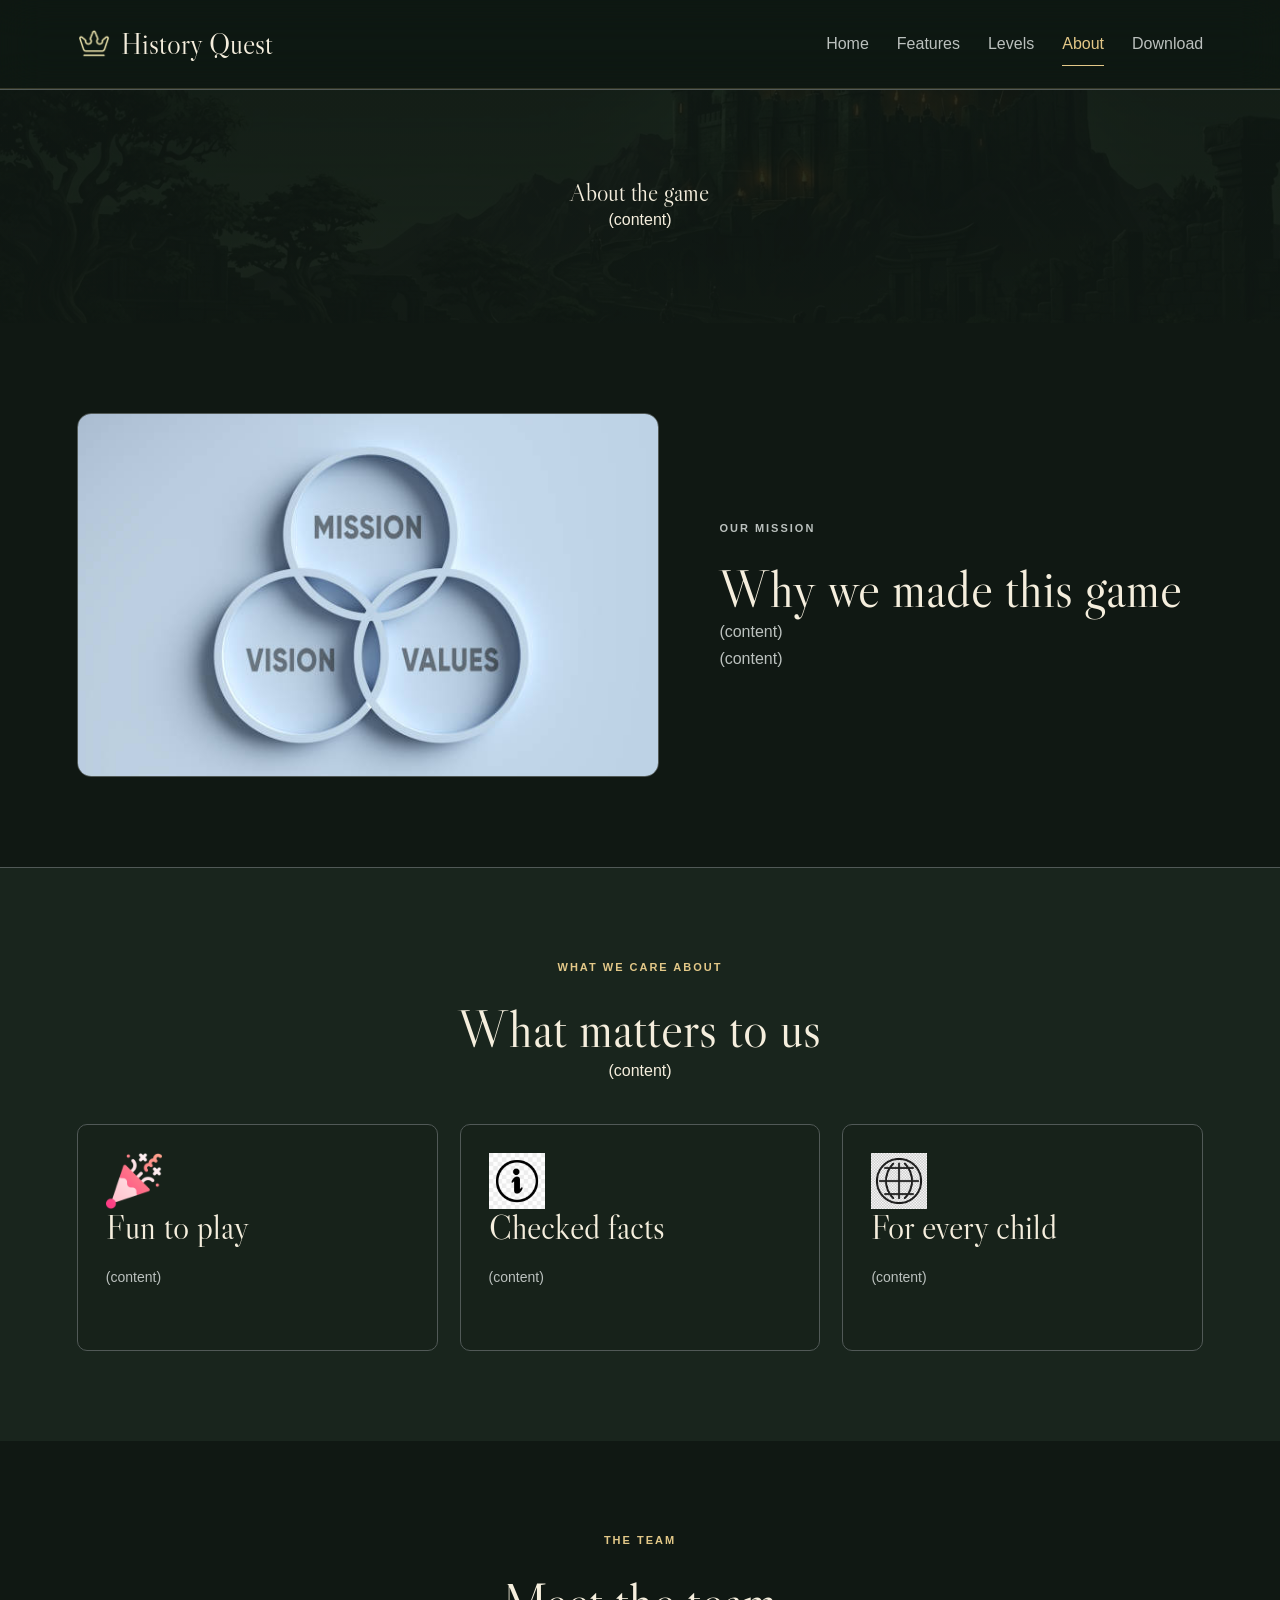
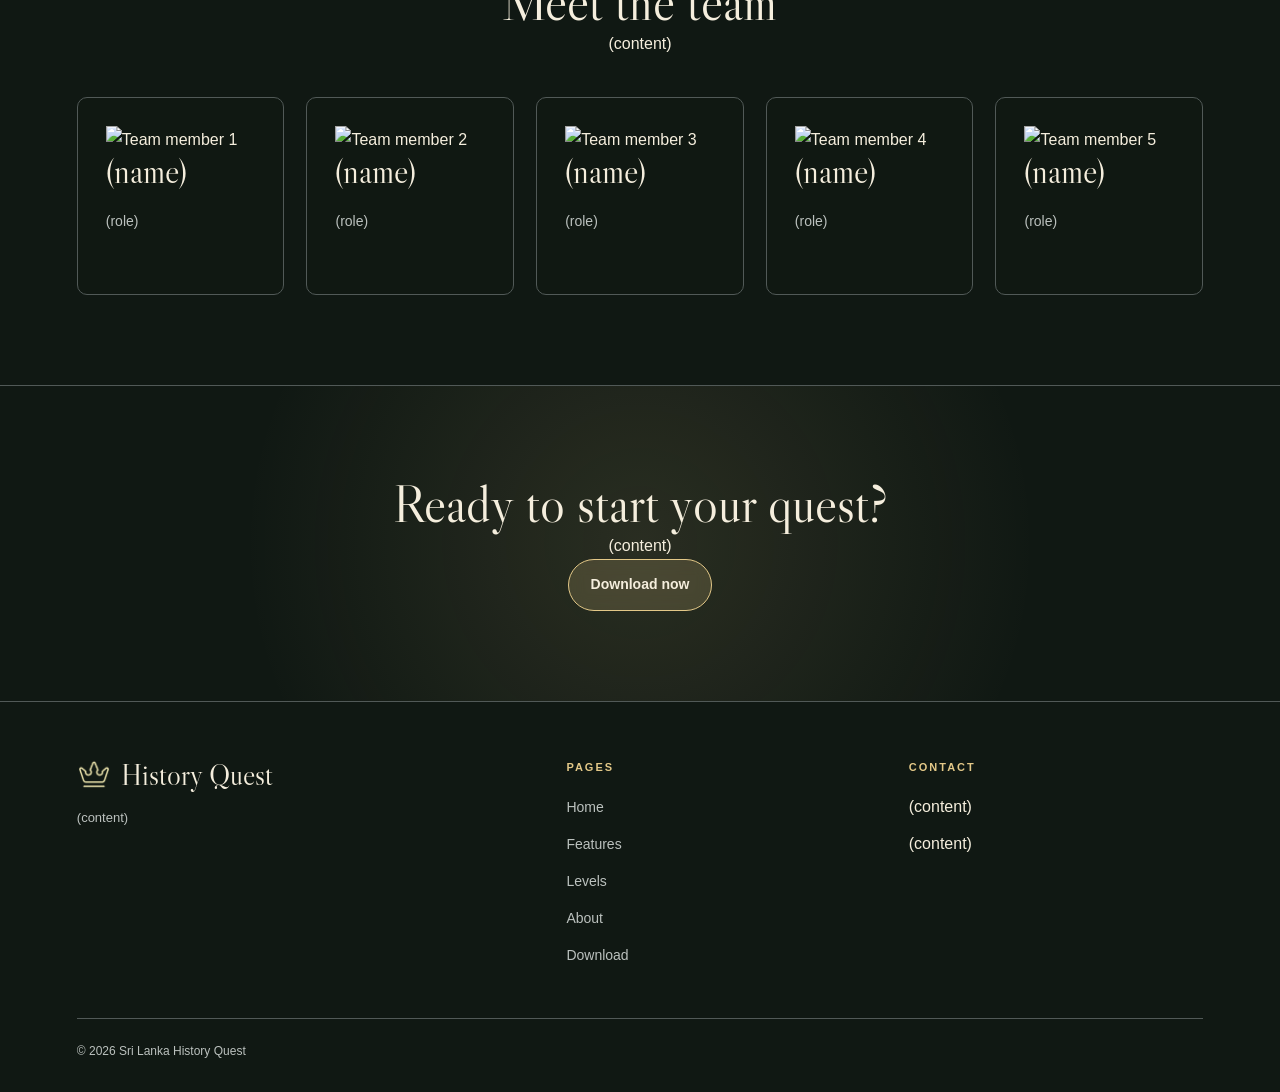
==== commit b39da619: "text adjusts" ====
--- a/about.html
+++ b/about.html
@@ -56,7 +56,7 @@
       <div class="container">
         <div class="center">
           <p class="eyebrow">What we care about</p>
-          <h2>Made with care</h2>
+          <h2>What matters to us</h2>
           <p>(content)</p>
         </div>
 
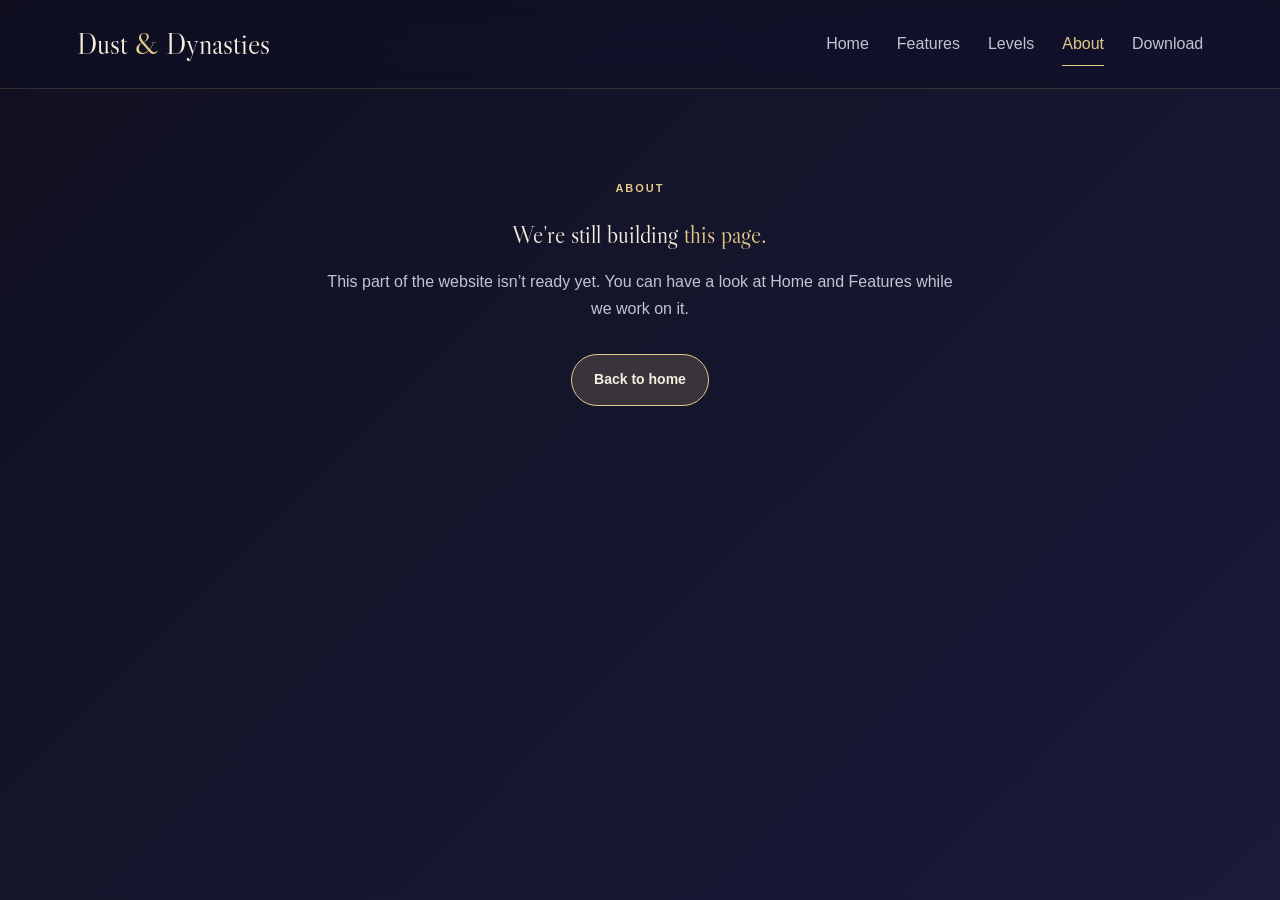
==== commit 3d710fc6: "added under construction messages to unfinished pages" ====
--- a/about.html
+++ b/about.html
@@ -1,173 +1,47 @@
 <!DOCTYPE html>
 <html lang="en">
 <head>
-  <meta charset="UTF-8">
-  <meta name="viewport" content="width=device-width, initial-scale=1.0">
-  <title>About | Sri Lanka History Quest</title>
-  <link rel="preconnect" href="https://fonts.googleapis.com">
-  <link rel="preconnect" href="https://fonts.gstatic.com" crossorigin>
-  <link href="https://fonts.googleapis.com/css2?family=Fredoka:wght@500;600;700&family=Nunito:wght@400;600;700;800&family=Noto+Sans+Sinhala:wght@600&family=Noto+Sans+Tamil:wght@600&display=swap" rel="stylesheet">
-  <link rel="stylesheet" href="css/style.css">
+    <meta charset="UTF-8">
+    <meta name="viewport" content="width=device-width, initial-scale=1.0">
+    <meta name="description" content="We are still building the About page for Dust &amp; Dynasties.">
+    <meta name="theme-color" content="#101020">
+    <title>About | Dust &amp; Dynasties</title>
+    <link rel="icon" type="image/png" href="images/logo.png">
+    <link rel="stylesheet" href="css/style.css?v=19">
+    <script src="js/script.js?v=17" defer></script>
 </head>
 <body>
+    <a class="skip-link" href="#main-content">Skip to content</a>
 
-  <header class="site-header">
-    <div class="container header-content">
-      <a href="index.html" class="logo">
-        <img class="logo-img" src="images/logo.png" alt="History Quest logo">
-        <span class="logo-text">History Quest</span>
-      </a>
+    <header class="site-header">
+        <div class="container header-content">
+            <a class="logo" href="index.html">
+                <span class="logo-text">Dust <span>&amp;</span> Dynasties</span>
+            </a>
 
-      <nav id="main-nav">
-        <ul class="nav-links">
-          <li><a href="index.html">Home</a></li>
-          <li><a href="features.html">Features</a></li>
-          <li><a href="levels.html">Levels</a></li>
-          <li><a href="about.html" class="active">About</a></li>
-          <li><a href="download.html" class="nav-btn">Download</a></li>
-        </ul>
-      </nav>
-    </div>
-  </header>
+            <nav id="main-nav" aria-label="Main navigation">
+                <ul class="nav-links">
+                    <li><a href="index.html">Home</a></li>
+                    <li><a href="features.html">Features</a></li>
+                    <li><a href="levels.html">Levels</a></li>
+                    <li><a class="active" href="about.html" aria-current="page">About</a></li>
+                    <li><a href="download.html">Download</a></li>
+                </ul>
+            </nav>
+        </div>
+    </header>
 
-  <main>
-    <section class="section grades-section">
-      <div class="container center">
-        <h1>About the game</h1>
-        <p>(content)</p>
-      </div>
-    </section>
-
-    <section class="section">
-      <div class="container feature">
-        <div class="feature-img">
-          <img src="images/about-mission.jpg" alt="Sri Lankan heritage">
-        </div>
-        <div class="feature-copy">
-          <p class="eyebrow">Our mission</p>
-          <h2>Why we made this game</h2>
-          <p>(content)</p>
-          <p>(content)</p>
-        </div>
-      </div>
-    </section>
-
-    <section class="section problem-section">
-      <div class="container">
-        <div class="center">
-          <p class="eyebrow">What we care about</p>
-          <h2>What matters to us</h2>
-          <p>(content)</p>
-        </div>
-
-        <div class="card-row">
-          <div class="explore-card">
-            <img src="images/icon-fun.png" alt="Fun icon" width="56">
-            <h3>Fun to play</h3>
-            <p>(content)</p>
-          </div>
-
-          <div class="explore-card">
-            <img src="images/icon-facts.png" alt="Facts icon" width="56">
-            <h3>Checked facts</h3>
-            <p>(content)</p>
-          </div>
-
-          <div class="explore-card">
-            <img src="images/icon-languages.png" alt="Languages icon" width="56">
-            <h3>For every child</h3>
-            <p>(content)</p>
-          </div>
-        </div>
-      </div>
-    </section>
-
-    <section class="section">
-      <div class="container">
-        <div class="center">
-          <p class="eyebrow">The team</p>
-          <h2>Meet the team</h2>
-          <p>(content)</p>
-        </div>
-
-        <div class="card-row">
-          <div class="explore-card">
-            <img src="images/member-1.jpg" alt="Team member 1">
-            <h3>(name)</h3>
-            <p>(role)</p>
-          </div>
-
-          <div class="explore-card">
-            <img src="images/member-2.jpg" alt="Team member 2">
-            <h3>(name)</h3>
-            <p>(role)</p>
-          </div>
-
-          <div class="explore-card">
-            <img src="images/member-3.jpg" alt="Team member 3">
-            <h3>(name)</h3>
-            <p>(role)</p>
-          </div>
-
-          <div class="explore-card">
-            <img src="images/member-4.jpg" alt="Team member 4">
-            <h3>(name)</h3>
-            <p>(role)</p>
-          </div>
-
-          <div class="explore-card">
-            <img src="images/member-5.jpg" alt="Team member 5">
-            <h3>(name)</h3>
-            <p>(role)</p>
-          </div>
-        </div>
-      </div>
-    </section>
-
-    <section class="section waitlist-section">
-      <div class="container waitlist-box">
-        <h2>Ready to start your quest?</h2>
-        <p>(content)</p>
-        <a href="download.html" class="button button-primary">Download now</a>
-      </div>
-    </section>
-  </main>
-
-  <footer class="site-footer">
-    <div class="container footer-grid">
-      <div class="footer-brand">
-        <a href="index.html" class="logo">
-          <img class="logo-img" src="images/logo.png" alt="History Quest logo">
-          <span class="logo-text">History Quest</span>
-        </a>
-        <p>(content)</p>
-      </div>
-
-      <div class="footer-col">
-        <h4>Pages</h4>
-        <ul>
-          <li><a href="index.html">Home</a></li>
-          <li><a href="features.html">Features</a></li>
-          <li><a href="levels.html">Levels</a></li>
-          <li><a href="about.html">About</a></li>
-          <li><a href="download.html">Download</a></li>
-        </ul>
-      </div>
-
-      <div class="footer-col">
-        <h4>Contact</h4>
-        <ul>
-          <li>(content)</li>
-          <li>(content)</li>
-        </ul>
-      </div>
-    </div>
-
-    <div class="container footer-bottom">
-      <p>&copy; 2026 Sri Lanka History Quest</p>
-    </div>
-  </footer>
-
-  <script src="js/script.js"></script>
+    <main id="main-content" tabindex="-1">
+        <section class="section">
+            <div class="container">
+                <div class="waitlist-box">
+                    <p class="eyebrow">About</p>
+                    <h1>We’re still building <span>this page.</span></h1>
+                    <p class="waitlist-text">This part of the website isn’t ready yet. You can have a look at Home and Features while we work on it.</p>
+                    <a class="button button-primary" href="index.html">Back to home</a>
+                </div>
+            </div>
+        </section>
+    </main>
 </body>
-</html>
+</html>
--- a/css/style.css
+++ b/css/style.css
@@ -1,12 +1,12 @@
 @import url('https://fonts.googleapis.com/css2?family=Libre+Caslon+Display&display=swap');
 
 :root {
-    --background: #101813;
-    --surface: #19251D;
+    --background: #101020;
+    --surface: #1A1A3A;
     --text: #F5EEDD;
-    --muted: #BBC1BE;
+    --muted: #C4C3D3;
     --gold: #E3C888;
-    --border: #515957;
+    --border: #484860;
     --heading-font: 'Libre Caslon Display', Georgia, serif;
 }
 
@@ -92,7 +92,7 @@
     position: sticky;
     top: 0;
     z-index: 100;
-    background-color: rgba(16, 24, 19, 0.96);
+    background-color: rgba(16, 16, 32, 0.96);
     border-bottom: 1px solid rgba(227, 200, 136, 0.18);
     transition:
         background-color 0.3s ease,
@@ -109,13 +109,13 @@
 
 @supports ((backdrop-filter: blur(20px)) or (-webkit-backdrop-filter: blur(20px))) {
     .site-header {
-        background-color: rgba(16, 24, 19, 0.55);
+        background-color: rgba(16, 16, 32, 0.55);
         -webkit-backdrop-filter: blur(20px) saturate(150%);
         backdrop-filter: blur(20px) saturate(150%);
     }
 
     .site-header.is-scrolled {
-        background-color: rgba(16, 24, 19, 0.68);
+        background-color: rgba(16, 16, 32, 0.68);
     }
 }
 
@@ -200,8 +200,8 @@
     background-image:
         linear-gradient(
             to right,
-            rgba(10, 18, 14, 0.85),
-            rgba(10, 18, 14, 0.45)
+            rgba(10, 10, 26, 0.85),
+            rgba(10, 10, 26, 0.45)
         ),
         url("../images/home-background.jpg");
     background-size: cover;
@@ -229,6 +229,15 @@
     line-height: 0.98;
     letter-spacing: -2px;
     margin-bottom: 28px;
+}
+
+.page-intro {
+    min-height: 440px;
+    padding: 80px 0;
+}
+
+.page-intro h1 {
+    font-size: 80px;
 }
 
 .intro-text {
@@ -275,7 +284,7 @@
 }
 
 .button-secondary {
-    background-color: rgba(16, 24, 19, 0.35);
+    background-color: rgba(16, 16, 32, 0.35);
     border-color: rgba(227, 200, 136, 0.5);
     color: var(--text);
     -webkit-backdrop-filter: blur(8px);
@@ -367,7 +376,7 @@
     padding: 28px;
     border: 1px solid var(--border);
     border-radius: 14px;
-    background-color: rgba(16, 24, 19, 0.35);
+    background-color: rgba(16, 16, 32, 0.35);
 }
 
 .stat-number {
@@ -451,8 +460,8 @@
 .grades-section {
     background-image:
         linear-gradient(
-            rgba(16, 24, 19, 0.88),
-            rgba(16, 24, 19, 0.92)
+            rgba(16, 16, 32, 0.88),
+            rgba(16, 16, 32, 0.92)
         ),
         url("../images/home-background.jpg");
     background-size: cover;
@@ -560,6 +569,111 @@
     font-size: 12px;
 }
 
+.section-intro {
+    max-width: 560px;
+    margin: 16px auto 0;
+    color: var(--muted);
+}
+
+.features-grid {
+    display: grid;
+    grid-template-columns: repeat(3, 1fr);
+    gap: 22px;
+    margin-top: 44px;
+}
+
+.features-grid .explore-card p {
+    margin-bottom: 0;
+}
+
+.feature-icon {
+    display: flex;
+    align-items: center;
+    justify-content: center;
+    width: 52px;
+    height: 52px;
+    margin-bottom: 24px;
+    border: 1px solid rgba(227, 200, 136, 0.45);
+    border-radius: 50%;
+    background-color: rgba(227, 200, 136, 0.08);
+    color: var(--gold);
+    font-family: var(--heading-font);
+    font-size: 24px;
+    transition: box-shadow 0.25s ease;
+}
+
+.explore-card:hover .feature-icon {
+    box-shadow: 0 0 18px rgba(227, 200, 136, 0.35);
+}
+
+.steps-list {
+    position: relative;
+    display: grid;
+    grid-template-columns: repeat(4, 1fr);
+    gap: 28px;
+    margin-top: 50px;
+    list-style: none;
+}
+
+.steps-list::before {
+    content: "";
+    position: absolute;
+    top: 26px;
+    left: 12.5%;
+    right: 12.5%;
+    height: 1px;
+    background-color: rgba(227, 200, 136, 0.45);
+}
+
+.step-item {
+    position: relative;
+    text-align: center;
+}
+
+.step-number {
+    position: relative;
+    z-index: 1;
+    display: flex;
+    align-items: center;
+    justify-content: center;
+    width: 52px;
+    height: 52px;
+    margin: 0 auto 22px;
+    border: 1px solid var(--gold);
+    border-radius: 50%;
+    background-color: var(--background);
+    color: var(--gold);
+    font-family: var(--heading-font);
+    font-size: 22px;
+    transition: box-shadow 0.25s ease;
+}
+
+.step-item:hover .step-number {
+    box-shadow: 0 0 18px rgba(227, 200, 136, 0.35);
+}
+
+.step-item h3 {
+    font-size: 26px;
+    margin-bottom: 10px;
+}
+
+.step-item p {
+    color: var(--muted);
+    font-size: 14px;
+}
+
+.can-reveal .step-item:nth-child(2) {
+    transition-delay: 0.1s;
+}
+
+.can-reveal .step-item:nth-child(3) {
+    transition-delay: 0.2s;
+}
+
+.can-reveal .step-item:nth-child(4) {
+    transition-delay: 0.3s;
+}
+
 .explore-section {
     background: var(--surface);
     border-top: 1px solid var(--border);
@@ -580,7 +694,7 @@
     text-decoration: none;
     display: flex;
     flex-direction: column;
-    background-color: rgba(16, 24, 19, 0.25);
+    background-color: rgba(16, 16, 32, 0.25);
     transition:
         transform 0.25s ease,
         border-color 0.25s ease,
@@ -752,6 +866,23 @@
 
     .intro h1 {
         font-size: 80px;
+    }
+
+    .page-intro h1 {
+        font-size: 68px;
+    }
+
+    .features-grid {
+        grid-template-columns: repeat(2, 1fr);
+    }
+
+    .steps-list {
+        grid-template-columns: repeat(2, 1fr);
+        row-gap: 44px;
+    }
+
+    .steps-list::before {
+        display: none;
     }
 
     .story-layout {
@@ -856,14 +987,54 @@
         background-position: 65% center;
         background-image:
             linear-gradient(
-                rgba(10, 18, 14, 0.65),
-                rgba(10, 18, 14, 0.85)
+                rgba(10, 10, 26, 0.65),
+                rgba(10, 10, 26, 0.85)
             ),
             url("../images/home-background.jpg");
     }
 
     .intro h1 {
         font-size: 64px;
+    }
+
+    .page-intro {
+        min-height: 360px;
+        padding: 56px 0;
+    }
+
+    .page-intro h1 {
+        font-size: 52px;
+    }
+
+    .features-grid {
+        grid-template-columns: 1fr;
+    }
+
+    .steps-list {
+        grid-template-columns: 1fr;
+        row-gap: 36px;
+    }
+
+    .steps-list::before {
+        display: block;
+        top: 0;
+        bottom: 0;
+        left: 26px;
+        right: auto;
+        width: 1px;
+        height: auto;
+    }
+
+    .step-item {
+        padding-left: 76px;
+        text-align: left;
+    }
+
+    .step-number {
+        position: absolute;
+        top: 0;
+        left: 0;
+        margin: 0;
     }
 
     .intro-text {
@@ -966,4 +1137,154 @@
     .feature:hover .feature-img img, .grade-card:hover {
         transform: none;
     }
+}
+
+body {
+    background-image: linear-gradient(135deg, #101020, #1A1A3A);
+}
+
+.feature-languages {
+    background: linear-gradient(135deg, #19192F, #222247);
+    border-top: 1px solid var(--border);
+    border-bottom: 1px solid var(--border);
+}
+
+.feature-language-grid {
+    display: grid;
+    grid-template-columns: repeat(3, 1fr);
+    gap: 22px;
+    margin-top: 44px;
+}
+
+.feature-language-card {
+    min-width: 0;
+    padding: 36px 24px;
+    text-align: center;
+    border: 1px solid rgba(227, 200, 136, 0.35);
+    border-radius: 14px;
+    background-color: rgba(16, 16, 32, 0.45);
+}
+
+.feature-language-letter {
+    display: flex;
+    align-items: center;
+    justify-content: center;
+    width: 76px;
+    height: 76px;
+    margin: 0 auto 24px;
+    border: 1px solid rgba(227, 200, 136, 0.5);
+    border-radius: 50%;
+    background-color: rgba(227, 200, 136, 0.08);
+    color: var(--gold);
+    font-family: var(--heading-font);
+    font-size: 38px;
+    line-height: 1;
+    transition: box-shadow 0.25s ease;
+}
+
+.feature-language-card:hover .feature-language-letter {
+    box-shadow: 0 0 18px rgba(227, 200, 136, 0.25);
+}
+
+.feature-language-card h3 {
+    font-size: 32px;
+    line-height: 1.5;
+    margin-bottom: 10px;
+}
+
+.feature-language-card p {
+    color: var(--muted);
+    font-size: 14px;
+}
+
+.feature-language-note {
+    margin-top: 28px;
+    color: var(--muted);
+    font-size: 14px;
+    text-align: center;
+}
+
+.features-page .features-preview {
+    background: linear-gradient(135deg, #17172D, #1A1A3A);
+}
+
+.features-page .features-grid .explore-card {
+    background-color: rgba(26, 26, 58, 0.6);
+}
+
+.features-page .features-grid h3 {
+    font-size: 30px;
+    line-height: 1.2;
+}
+
+.features-page .feature-img {
+    aspect-ratio: auto;
+}
+
+.features-page .feature-img img {
+    height: auto;
+    object-fit: contain;
+}
+
+.features-page .feature:hover .feature-img img {
+    transform: none;
+}
+
+.features-page .step-number {
+    background-color: #17172E;
+}
+
+.features-page .waitlist-section {
+    background:
+        radial-gradient(
+            circle at center,
+            rgba(112, 99, 185, 0.2),
+            transparent 70%
+        ),
+        #101020;
+}
+
+@media (hover: hover) {
+    .features-page .features-grid .explore-card:hover {
+        background-color: #222244;
+    }
+
+    .features-page .features-grid .reveal.is-visible:hover {
+        transform: translateY(-6px);
+    }
+}
+
+@media (max-width: 700px) {
+    .feature-language-grid {
+        grid-template-columns: 1fr;
+    }
+
+    .feature-language-card {
+        padding: 28px 24px;
+    }
+
+    .features-page .steps-list::before {
+        display: none;
+    }
+
+    .features-page .step-item:not(:last-child)::after {
+        content: "";
+        position: absolute;
+        top: 52px;
+        bottom: -36px;
+        left: 26px;
+        width: 1px;
+        background-color: rgba(227, 200, 136, 0.45);
+    }
+}
+
+@media (prefers-reduced-motion: reduce) {
+    .can-reveal .reveal {
+        opacity: 1;
+        transform: none;
+    }
+
+    .features-page .features-grid .reveal.is-visible:hover {
+        transform: none;
+    }
 }
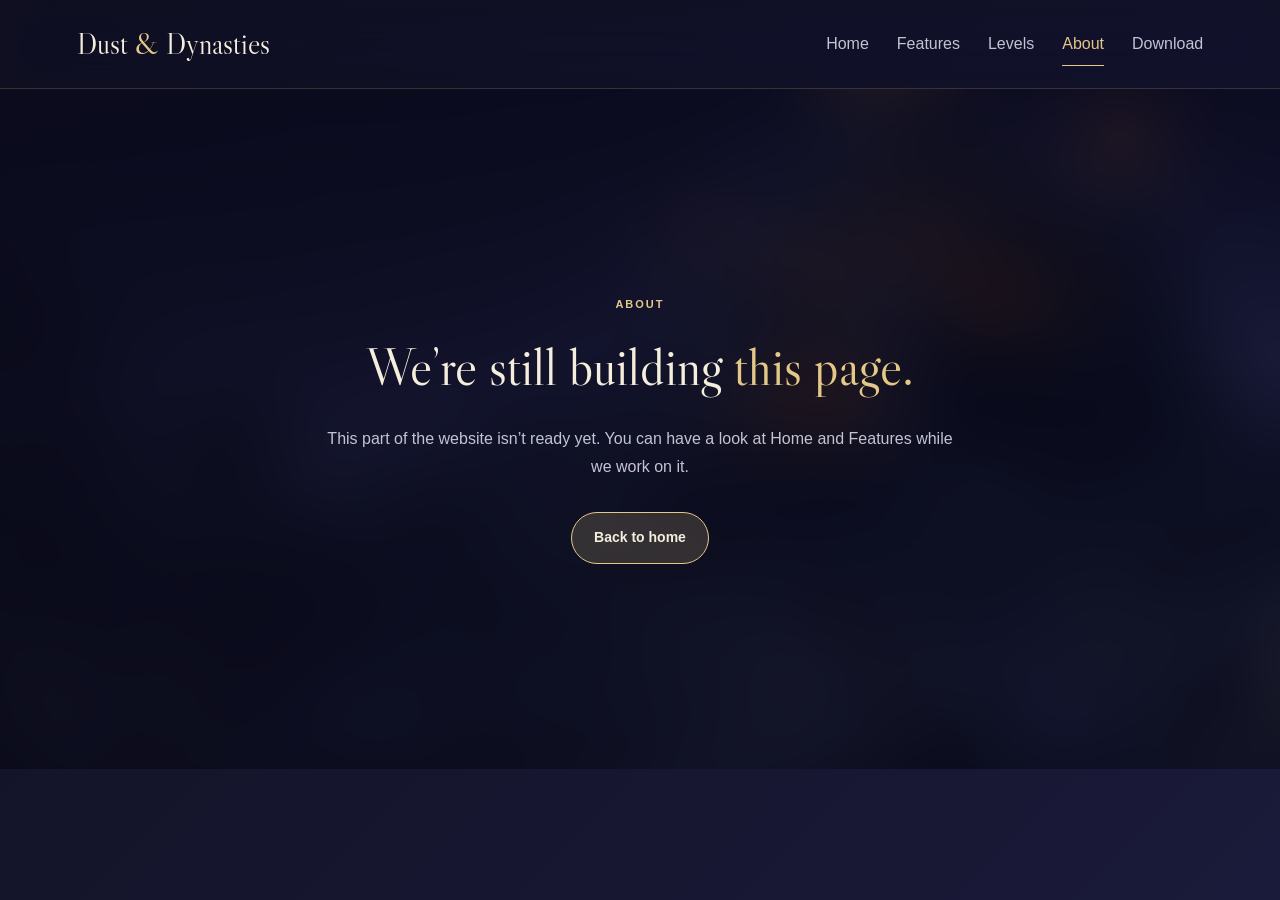
==== commit f8c5d723: "added background to unfinished pages" ====
--- a/about.html
+++ b/about.html
@@ -32,11 +32,11 @@
     </header>
 
     <main id="main-content" tabindex="-1">
-        <section class="section">
+        <section class="intro">
             <div class="container">
                 <div class="waitlist-box">
                     <p class="eyebrow">About</p>
-                    <h1>We’re still building <span>this page.</span></h1>
+                    <h1 style="font-size: 52px; line-height: 1.15; letter-spacing: normal;">We’re still building <span>this page.</span></h1>
                     <p class="waitlist-text">This part of the website isn’t ready yet. You can have a look at Home and Features while we work on it.</p>
                     <a class="button button-primary" href="index.html">Back to home</a>
                 </div>
